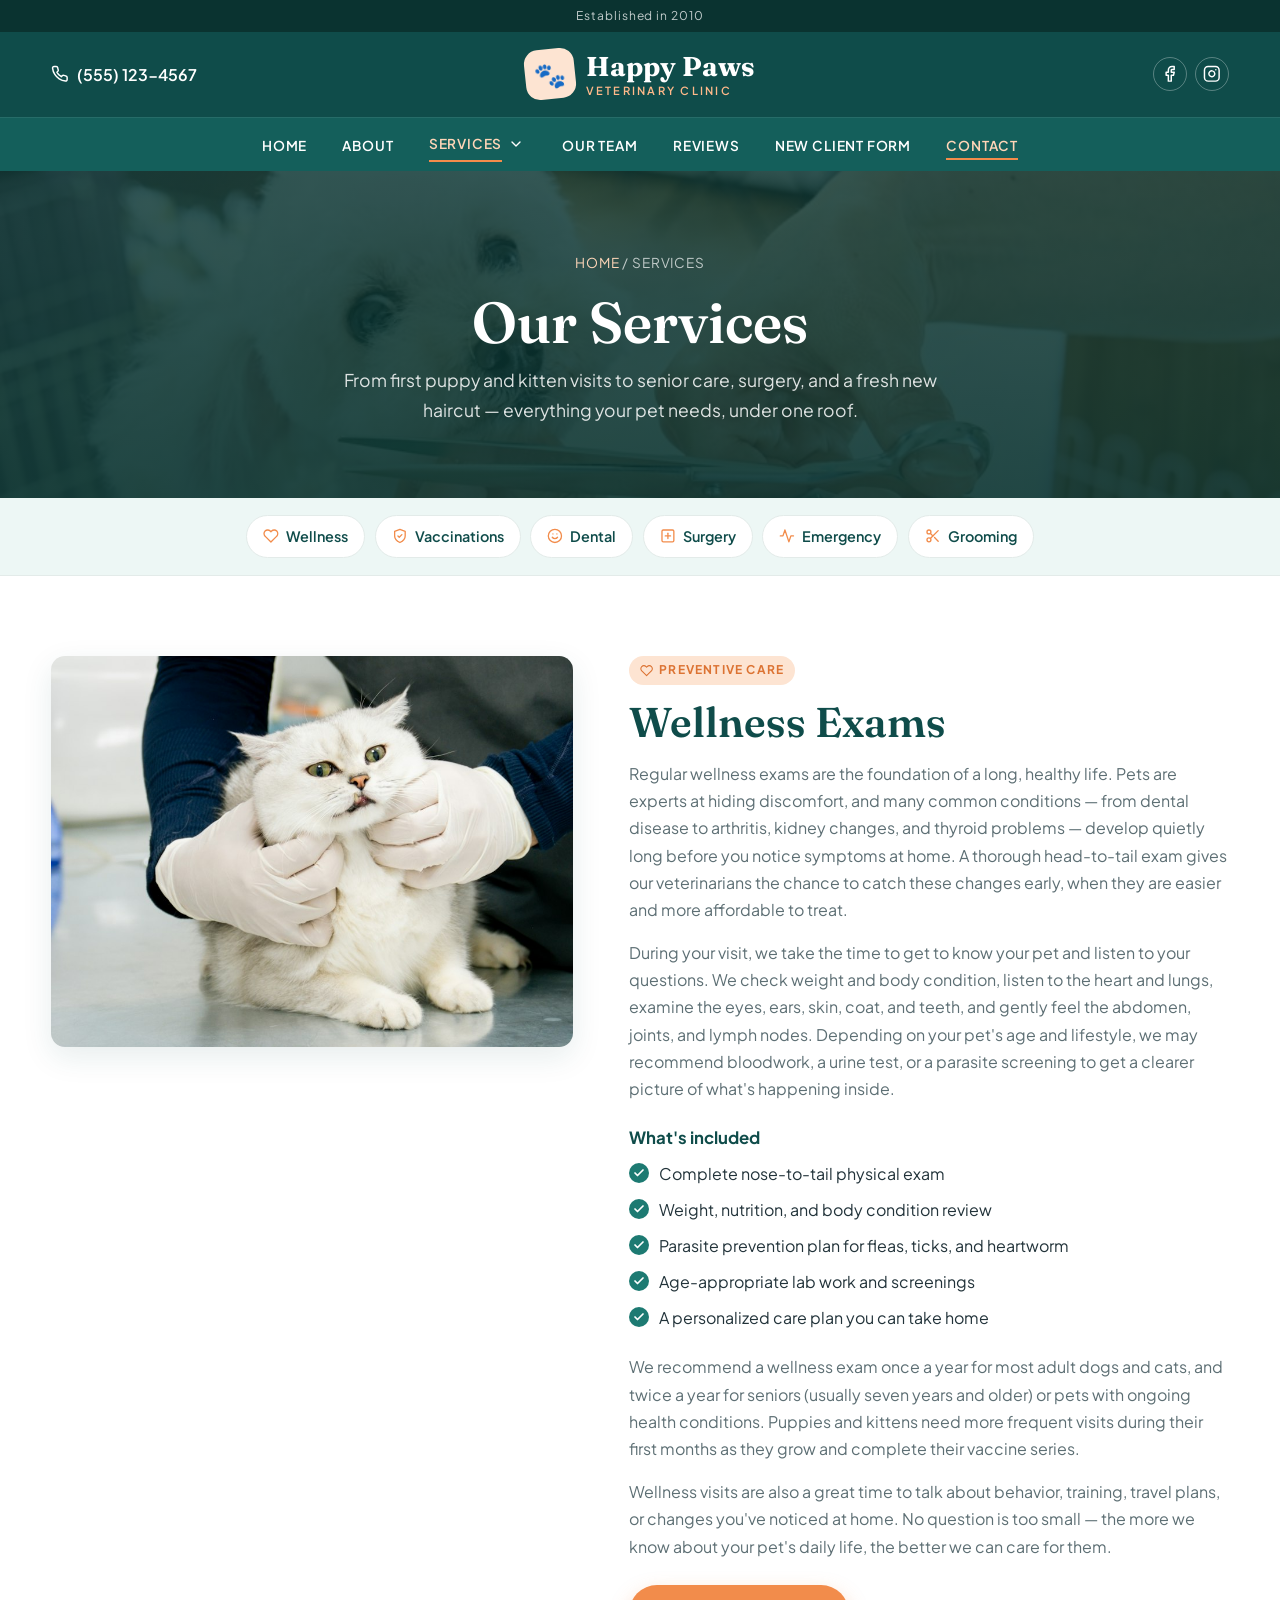
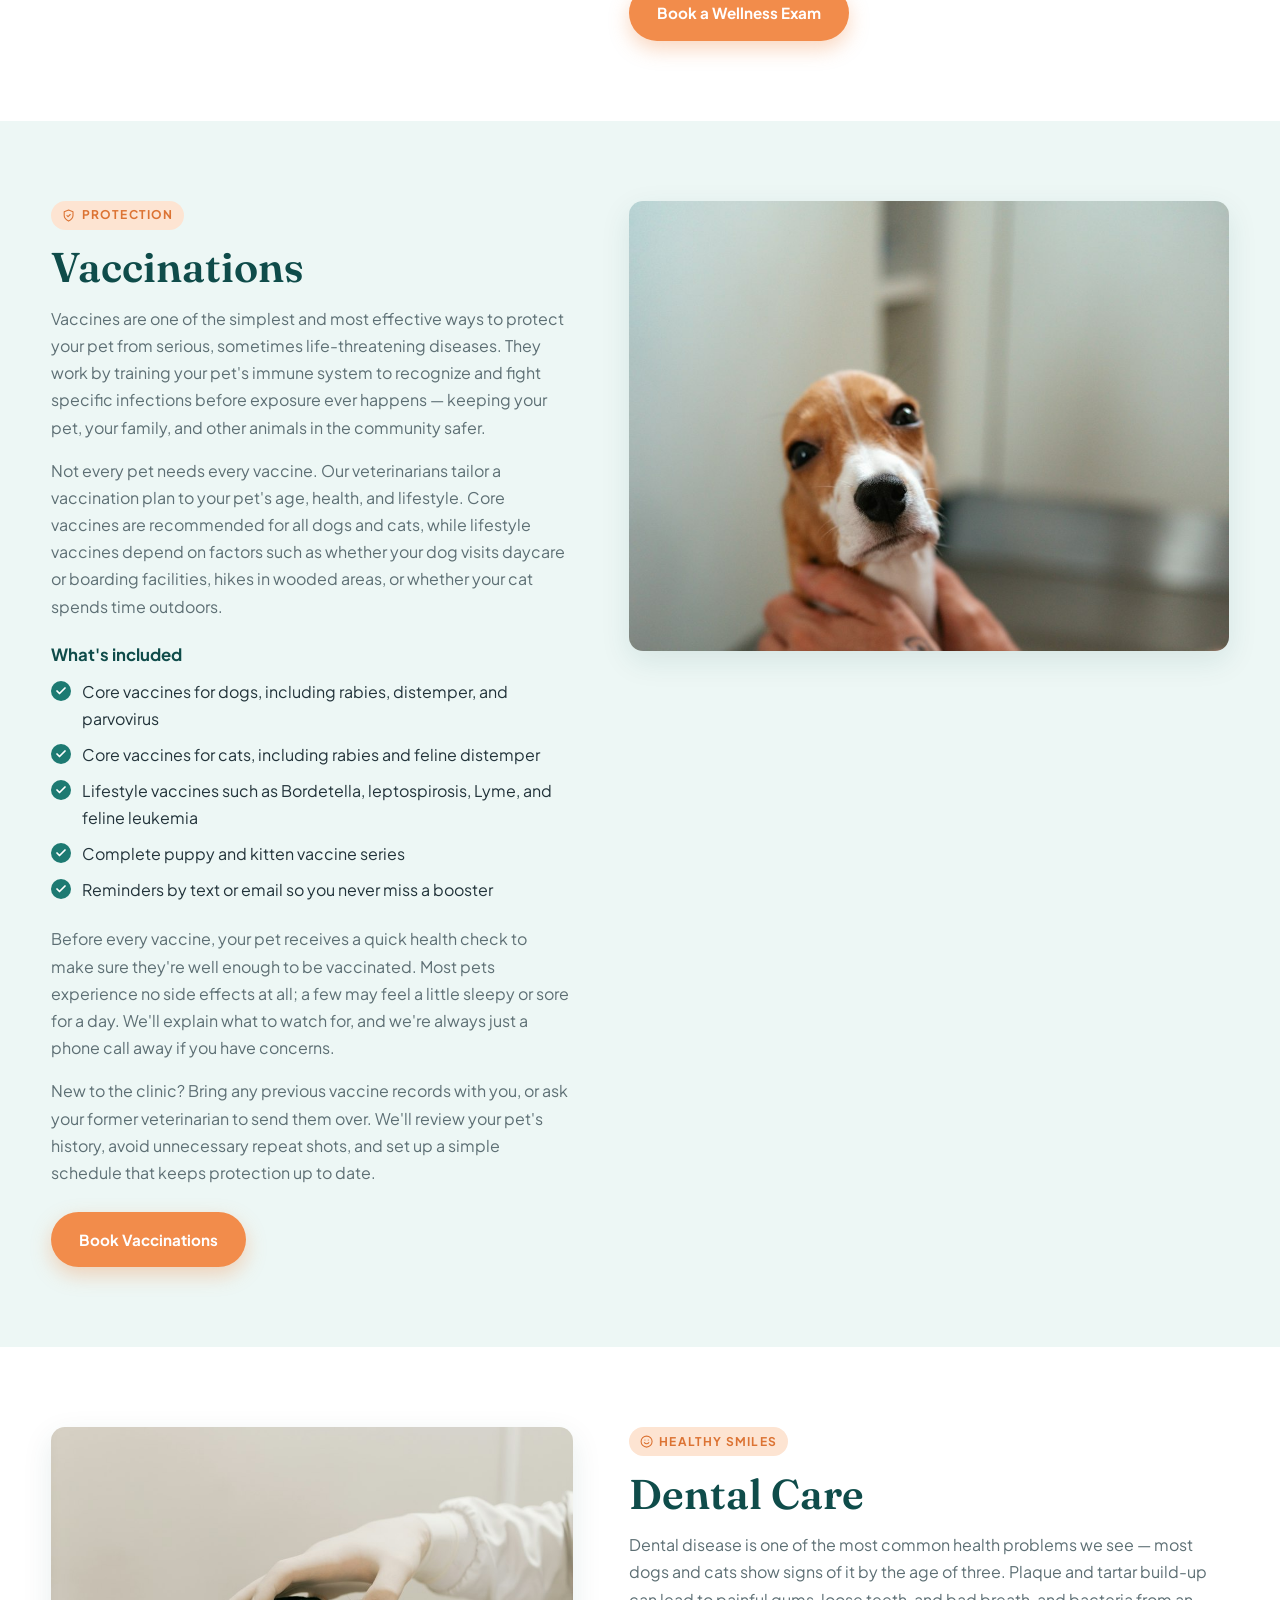
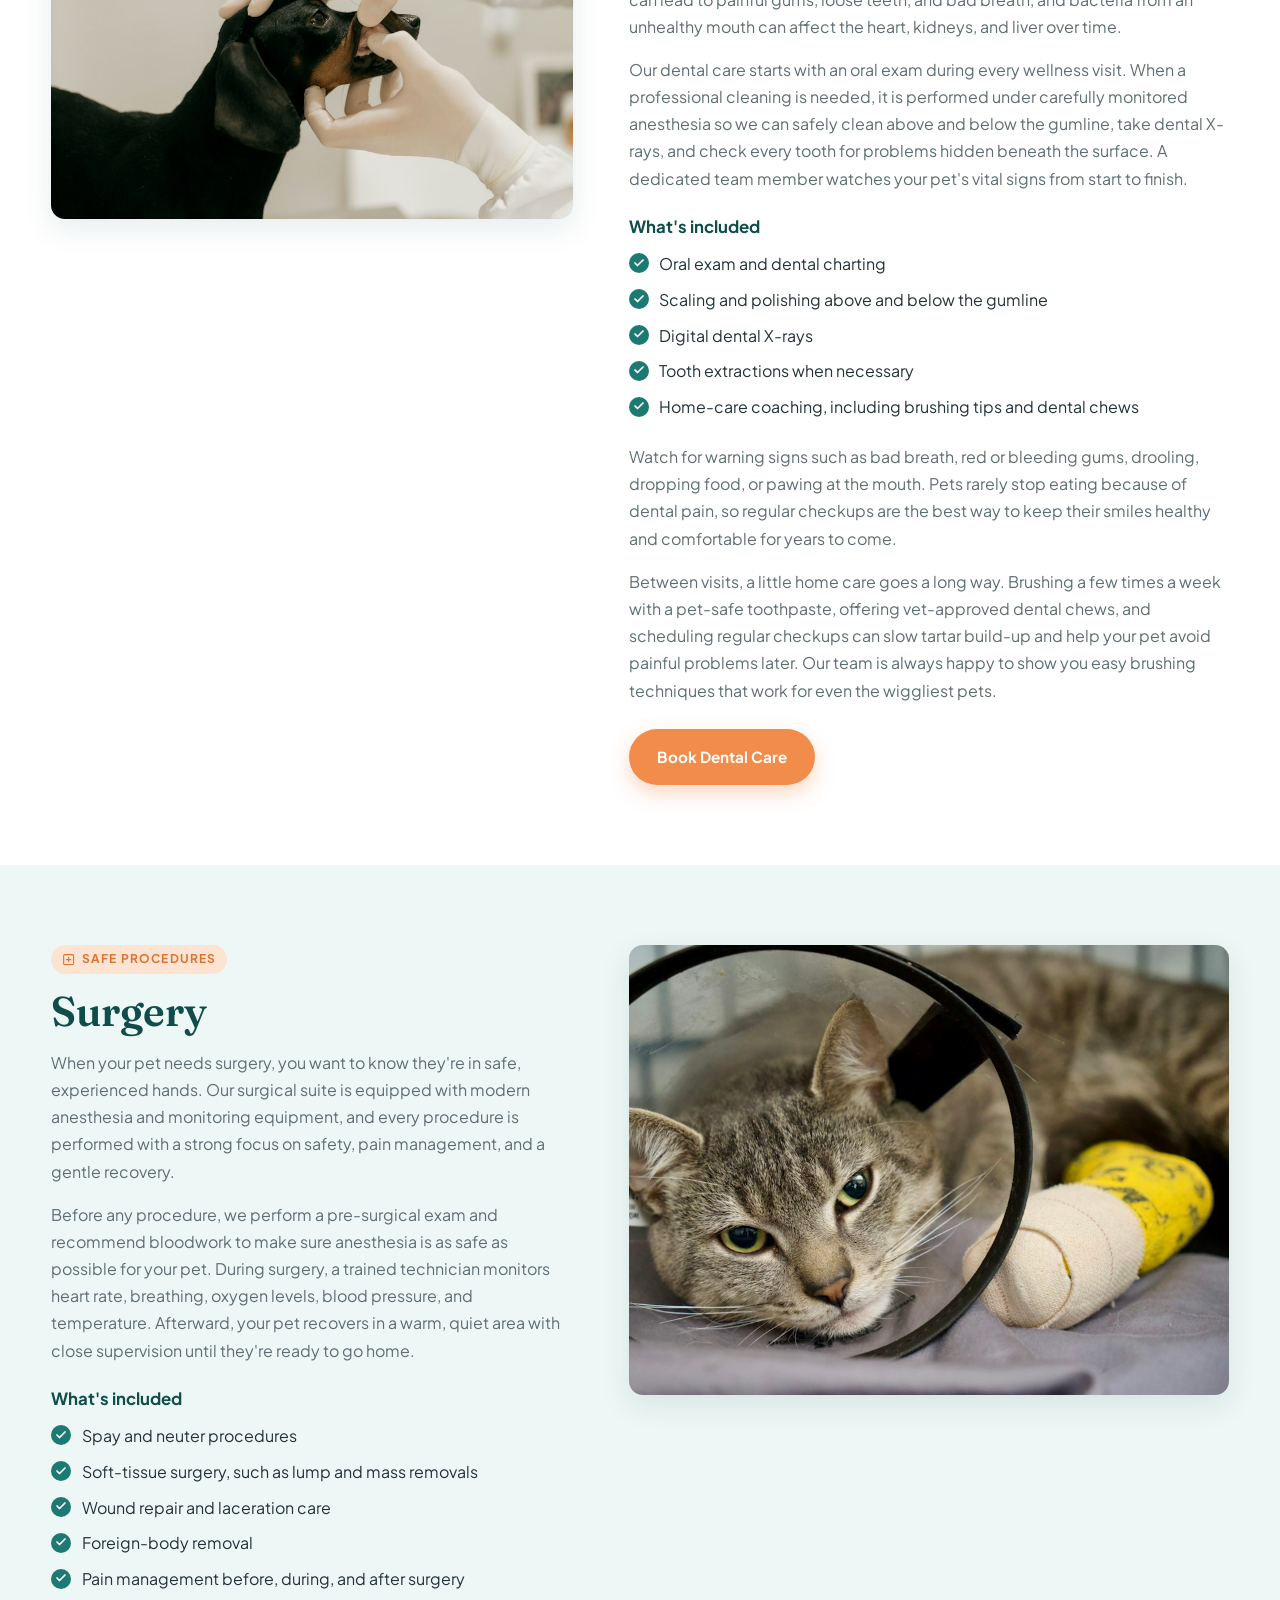
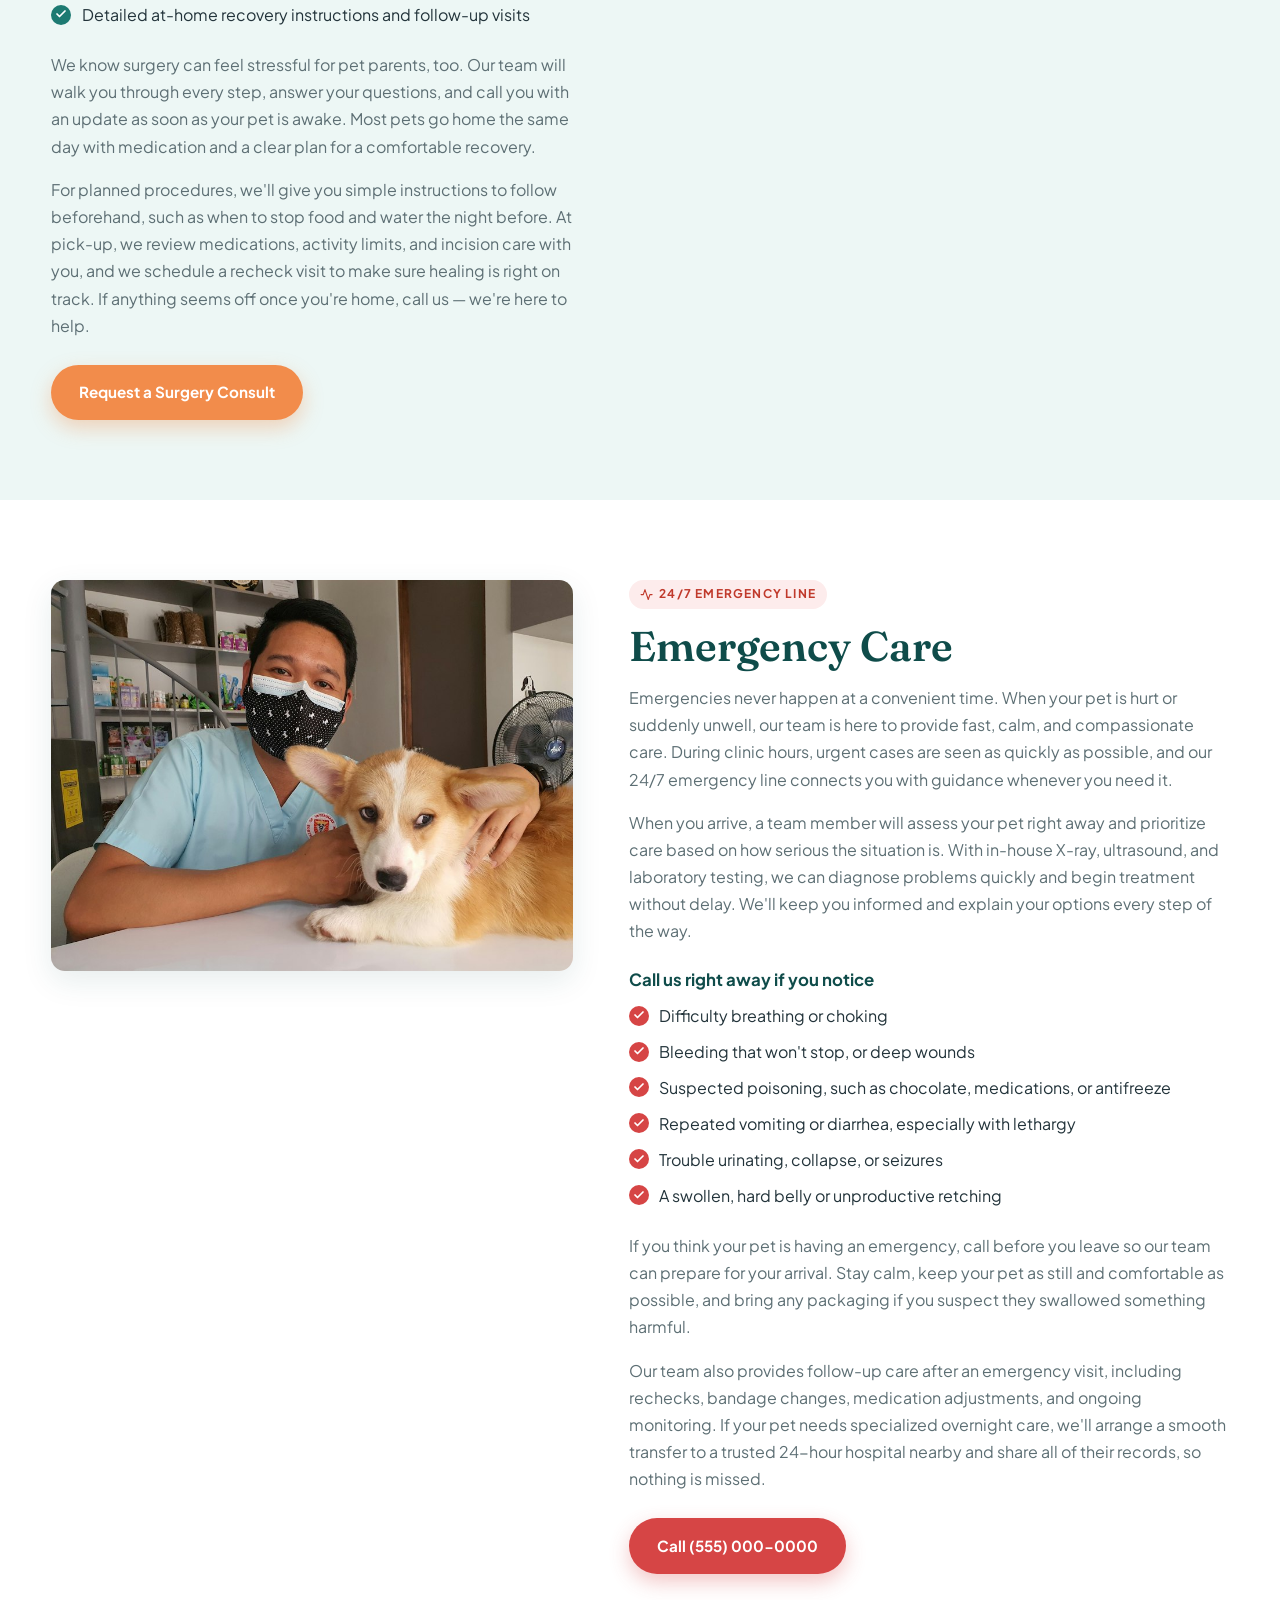
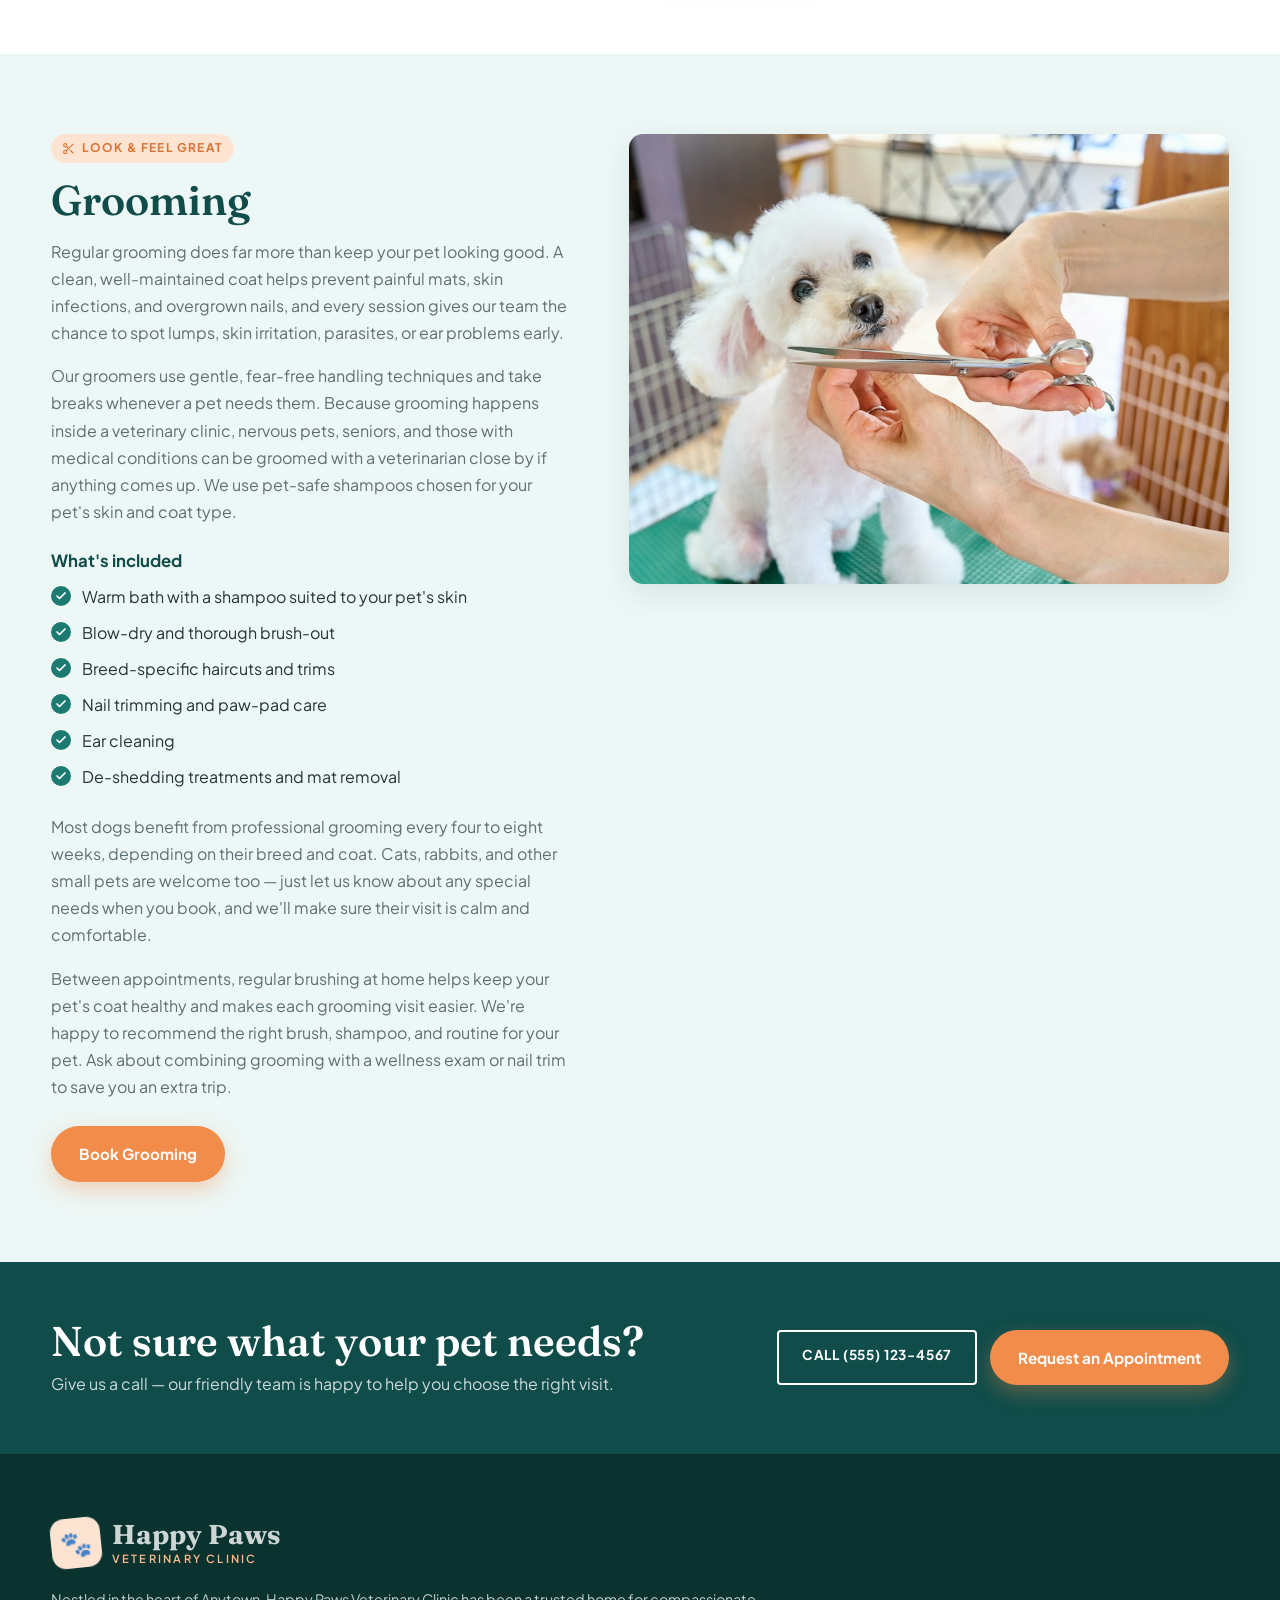
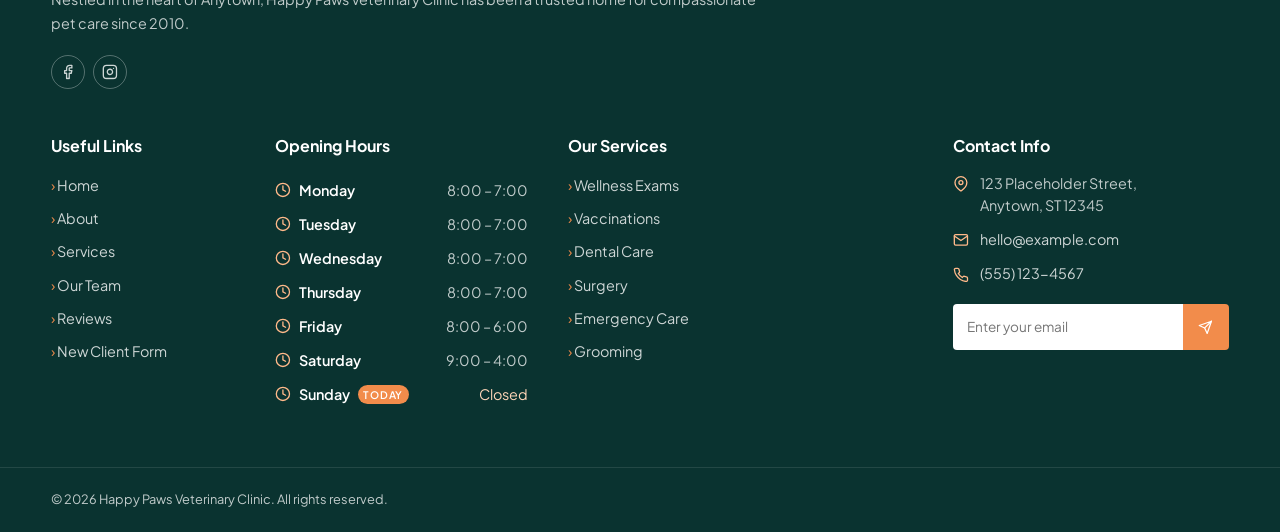
==== services.html @ cdcecb3e "Add Services page with dropdown nav, new service photos; remove unused images and Unsplash credit" ====
<!DOCTYPE html>
<html lang="en">
<head>
  <meta charset="UTF-8" />
  <meta name="viewport" content="width=device-width, initial-scale=1.0" />
  <title>Our Services | Happy Paws Veterinary Clinic</title>
  <meta name="description" content="Wellness exams, vaccinations, dental care, surgery, emergency care, and grooming at Happy Paws Veterinary Clinic." />
  <link rel="preconnect" href="https://fonts.googleapis.com" />
  <link rel="preconnect" href="https://fonts.gstatic.com" crossorigin />
  <link href="https://fonts.googleapis.com/css2?family=Fraunces:opsz,wght@9..144,500;9..144,600;9..144,700&family=Plus+Jakarta+Sans:wght@400;500;600;700&display=swap" rel="stylesheet" />
  <link rel="stylesheet" href="style.css" />
</head>
<body>

  <!-- Icon set (reused with <use href="#i-name">) -->
  <svg width="0" height="0" style="position:absolute" aria-hidden="true">
    <defs>
      <symbol id="i-clock" viewBox="0 0 24 24"><circle cx="12" cy="12" r="10"/><polyline points="12 6 12 12 16 14"/></symbol>
      <symbol id="i-pin" viewBox="0 0 24 24"><path d="M21 10c0 7-9 13-9 13s-9-6-9-13a9 9 0 0 1 18 0z"/><circle cx="12" cy="10" r="3"/></symbol>
      <symbol id="i-phone" viewBox="0 0 24 24"><path d="M22 16.92v3a2 2 0 0 1-2.18 2 19.79 19.79 0 0 1-8.63-3.07 19.5 19.5 0 0 1-6-6 19.79 19.79 0 0 1-3.07-8.67A2 2 0 0 1 4.110 2h3a2 2 0 0 1 2 1.72 12.84 12.84 0 0 0 .7 2.81 2 2 0 0 1-.45 2.11L8.09 9.91a16 16 0 0 0 6 6l1.27-1.27a2 2 0 0 1 2.11-.45 12.84 12.84 0 0 0 2.81.7A2 2 0 0 1 22 16.92z"/></symbol>
      <symbol id="i-mail" viewBox="0 0 24 24"><path d="M4 4h16c1.1 0 2 .9 2 2v12c0 1.1-.9 2-2 2H4c-1.1 0-2-.9-2-2V6c0-1.1.9-2 2-2z"/><polyline points="22,6 12,13 2,6"/></symbol>
      <symbol id="i-facebook" viewBox="0 0 24 24"><path d="M18 2h-3a5 5 0 0 0-5 5v3H7v4h3v8h4v-8h3l1-4h-4V7a1 1 0 0 1 1-1h3z"/></symbol>
      <symbol id="i-instagram" viewBox="0 0 24 24"><rect x="2" y="2" width="20" height="20" rx="5"/><path d="M16 11.37A4 4 0 1 1 12.63 8 4 4 0 0 1 16 11.370z"/><line x1="17.5" y1="6.5" x2="17.51" y2="6.5"/></symbol>
      <symbol id="i-heart" viewBox="0 0 24 24"><path d="M20.84 4.61a5.5 5.5 0 0 0-7.78 0L12 5.67l-1.06-1.06a5.5 5.5 0 0 0-7.78 7.780l1.06 1.06L12 21.23l7.78-7.78 1.06-1.06a5.5 5.5 0 0 0 0-7.78z"/></symbol>
      <symbol id="i-shield" viewBox="0 0 24 24"><path d="M12 22s8-4 8-10V5l-8-3-8 3v7c0 6 8 10 8 10z"/><polyline points="9 12 11 14 15 10"/></symbol>
      <symbol id="i-smile" viewBox="0 0 24 24"><circle cx="12" cy="12" r="10"/><path d="M8 14s1.5 2 4 2 4-2 4-2"/><line x1="9" y1="9" x2="9.01" y2="9"/><line x1="15" y1="9" x2="15.01" y2="9"/></symbol>
      <symbol id="i-plus" viewBox="0 0 24 24"><rect x="3" y="3" width="18" height="18" rx="2"/><line x1="12" y1="8" x2="12" y2="16"/><line x1="8" y1="12" x2="16" y2="12"/></symbol>
      <symbol id="i-pulse" viewBox="0 0 24 24"><polyline points="22 12 18 12 15 21 9 3 6 12 2 12"/></symbol>
      <symbol id="i-scissors" viewBox="0 0 24 24"><circle cx="6" cy="6" r="3"/><circle cx="6" cy="18" r="3"/><line x1="20" y1="4" x2="8.12" y2="15.88"/><line x1="14.47" y1="14.48" x2="20" y2="20"/><line x1="8.12" y1="8.12" x2="12" y2="12"/></symbol>
      <symbol id="i-check" viewBox="0 0 24 24"><polyline points="20 6 9 17 4 12"/></symbol>
      <symbol id="i-down" viewBox="0 0 24 24"><polyline points="6 9 12 15 18 9"/></symbol>
      <symbol id="i-up" viewBox="0 0 24 24"><polyline points="18 15 12 9 6 15"/></symbol>
      <symbol id="i-send" viewBox="0 0 24 24"><line x1="22" y1="2" x2="11" y2="13"/><polygon points="22 2 15 22 11 13 2 9 22 2"/></symbol>
    </defs>
  </svg>

  <!-- ========== Thin top strip ========== -->
  <div class="strip-top">Established in 2010</div>

  <!-- ========== Brand header ========== -->
  <div class="brandbar">
    <div class="container brandbar-inner">
      <a href="tel:5551234567" class="brand-phone"><svg class="i"><use href="#i-phone"/></svg> (555) 123-4567</a>
      <a href="index.html" class="logo logo-light">
        <span class="logo-icon">🐾</span>
        <span class="logo-text">Happy Paws<small>Veterinary Clinic</small></span>
      </a>
      <div class="social">
        <a href="#" aria-label="Facebook"><svg class="i"><use href="#i-facebook"/></svg></a>
        <a href="#" aria-label="Instagram"><svg class="i"><use href="#i-instagram"/></svg></a>
      </div>
    </div>
  </div>

  <!-- ========== Sticky Navigation ========== -->
  <header class="navbar" id="navbar">
    <div class="container nav-inner">
      <a href="index.html" class="nav-logo">🐾 Happy Paws</a>
      <button class="nav-toggle" id="navToggle" aria-label="Open menu" aria-expanded="false" aria-controls="navLinks">
        <span></span><span></span><span></span>
      </button>
      <nav>
        <ul class="nav-links" id="navLinks">
          <li><a href="index.html">Home</a></li>
          <li><a href="index.html#about">About</a></li>
          <li class="has-dropdown">
            <a href="services.html" class="current" aria-current="page">Services</a>
            <button class="dd-toggle" aria-expanded="false" aria-label="Show service list"><svg class="i"><use href="#i-down"/></svg></button>
            <ul class="dropdown">
              <li><a href="services.html#wellness">Wellness Exams</a></li>
              <li><a href="services.html#vaccinations">Vaccinations</a></li>
              <li><a href="services.html#dental">Dental Care</a></li>
              <li><a href="services.html#surgery">Surgery</a></li>
              <li><a href="services.html#emergency">Emergency Care</a></li>
              <li><a href="services.html#grooming">Grooming</a></li>
            </ul>
          </li>
          <li><a href="index.html#team">Our Team</a></li>
          <li><a href="index.html#testimonials">Reviews</a></li>
          <li><a href="index.html#contact">New Client Form</a></li>
          <li><a href="#footer">Contact</a></li>
        </ul>
      </nav>
    </div>
  </header>

  <main>
    <!-- ========== Page banner ========== -->
    <section class="page-hero">
      <div class="container">
        <p class="breadcrumb"><a href="index.html">Home</a> / Services</p>
        <h1>Our Services</h1>
        <p>From first puppy and kitten visits to senior care, surgery, and a fresh new haircut — everything your pet needs, under one roof.</p>
      </div>
    </section>

    <!-- ========== Quick links ========== -->
    <nav class="service-jump" aria-label="Jump to a service">
      <div class="container service-jump-inner">
        <a href="#wellness"><svg class="i"><use href="#i-heart"/></svg>Wellness</a>
        <a href="#vaccinations"><svg class="i"><use href="#i-shield"/></svg>Vaccinations</a>
        <a href="#dental"><svg class="i"><use href="#i-smile"/></svg>Dental</a>
        <a href="#surgery"><svg class="i"><use href="#i-plus"/></svg>Surgery</a>
        <a href="#emergency"><svg class="i"><use href="#i-pulse"/></svg>Emergency</a>
        <a href="#grooming"><svg class="i"><use href="#i-scissors"/></svg>Grooming</a>
      </div>
    </nav>

    <!-- ========== Wellness ========== -->
    <section class="service-detail" id="wellness">
      <div class="container service-detail-inner">
        <img src="images/service-wellness.jpg" alt="Veterinarian gently examining a white cat" />
        <div class="service-body">
          <span class="service-tag"><svg class="i"><use href="#i-heart"/></svg>Preventive care</span>
          <h2>Wellness Exams</h2>
          <p>Regular wellness exams are the foundation of a long, healthy life. Pets are experts at hiding discomfort, and many common conditions — from dental disease to arthritis, kidney changes, and thyroid problems — develop quietly long before you notice symptoms at home. A thorough head-to-tail exam gives our veterinarians the chance to catch these changes early, when they are easier and more affordable to treat.</p>
          <p>During your visit, we take the time to get to know your pet and listen to your questions. We check weight and body condition, listen to the heart and lungs, examine the eyes, ears, skin, coat, and teeth, and gently feel the abdomen, joints, and lymph nodes. Depending on your pet's age and lifestyle, we may recommend bloodwork, a urine test, or a parasite screening to get a clearer picture of what's happening inside.</p>
          <h3>What's included</h3>
          <ul class="check-list">
            <li>Complete nose-to-tail physical exam</li>
            <li>Weight, nutrition, and body condition review</li>
            <li>Parasite prevention plan for fleas, ticks, and heartworm</li>
            <li>Age-appropriate lab work and screenings</li>
            <li>A personalized care plan you can take home</li>
          </ul>
          <p>We recommend a wellness exam once a year for most adult dogs and cats, and twice a year for seniors (usually seven years and older) or pets with ongoing health conditions. Puppies and kittens need more frequent visits during their first months as they grow and complete their vaccine series.</p>
          <p>Wellness visits are also a great time to talk about behavior, training, travel plans, or changes you've noticed at home. No question is too small — the more we know about your pet's daily life, the better we can care for them.</p>
          <a href="index.html?service=Wellness%20Exam#contact" class="btn btn-accent">Book a Wellness Exam</a>
        </div>
      </div>
    </section>

    <!-- ========== Vaccinations ========== -->
    <section class="service-detail alt" id="vaccinations">
      <div class="container service-detail-inner">
        <img src="images/service-vaccinations.jpg" alt="Beagle puppy being gently held for a checkup" />
        <div class="service-body">
          <span class="service-tag"><svg class="i"><use href="#i-shield"/></svg>Protection</span>
          <h2>Vaccinations</h2>
          <p>Vaccines are one of the simplest and most effective ways to protect your pet from serious, sometimes life-threatening diseases. They work by training your pet's immune system to recognize and fight specific infections before exposure ever happens — keeping your pet, your family, and other animals in the community safer.</p>
          <p>Not every pet needs every vaccine. Our veterinarians tailor a vaccination plan to your pet's age, health, and lifestyle. Core vaccines are recommended for all dogs and cats, while lifestyle vaccines depend on factors such as whether your dog visits daycare or boarding facilities, hikes in wooded areas, or whether your cat spends time outdoors.</p>
          <h3>What's included</h3>
          <ul class="check-list">
            <li>Core vaccines for dogs, including rabies, distemper, and parvovirus</li>
            <li>Core vaccines for cats, including rabies and feline distemper</li>
            <li>Lifestyle vaccines such as Bordetella, leptospirosis, Lyme, and feline leukemia</li>
            <li>Complete puppy and kitten vaccine series</li>
            <li>Reminders by text or email so you never miss a booster</li>
          </ul>
          <p>Before every vaccine, your pet receives a quick health check to make sure they're well enough to be vaccinated. Most pets experience no side effects at all; a few may feel a little sleepy or sore for a day. We'll explain what to watch for, and we're always just a phone call away if you have concerns.</p>
          <p>New to the clinic? Bring any previous vaccine records with you, or ask your former veterinarian to send them over. We'll review your pet's history, avoid unnecessary repeat shots, and set up a simple schedule that keeps protection up to date.</p>
          <a href="index.html?service=Vaccinations#contact" class="btn btn-accent">Book Vaccinations</a>
        </div>
      </div>
    </section>

    <!-- ========== Dental ========== -->
    <section class="service-detail" id="dental">
      <div class="container service-detail-inner">
        <img src="images/service-dental.jpg" alt="Veterinarian checking a dachshund's teeth" />
        <div class="service-body">
          <span class="service-tag"><svg class="i"><use href="#i-smile"/></svg>Healthy smiles</span>
          <h2>Dental Care</h2>
          <p>Dental disease is one of the most common health problems we see — most dogs and cats show signs of it by the age of three. Plaque and tartar build-up can lead to painful gums, loose teeth, and bad breath, and bacteria from an unhealthy mouth can affect the heart, kidneys, and liver over time.</p>
          <p>Our dental care starts with an oral exam during every wellness visit. When a professional cleaning is needed, it is performed under carefully monitored anesthesia so we can safely clean above and below the gumline, take dental X-rays, and check every tooth for problems hidden beneath the surface. A dedicated team member watches your pet's vital signs from start to finish.</p>
          <h3>What's included</h3>
          <ul class="check-list">
            <li>Oral exam and dental charting</li>
            <li>Scaling and polishing above and below the gumline</li>
            <li>Digital dental X-rays</li>
            <li>Tooth extractions when necessary</li>
            <li>Home-care coaching, including brushing tips and dental chews</li>
          </ul>
          <p>Watch for warning signs such as bad breath, red or bleeding gums, drooling, dropping food, or pawing at the mouth. Pets rarely stop eating because of dental pain, so regular checkups are the best way to keep their smiles healthy and comfortable for years to come.</p>
          <p>Between visits, a little home care goes a long way. Brushing a few times a week with a pet-safe toothpaste, offering vet-approved dental chews, and scheduling regular checkups can slow tartar build-up and help your pet avoid painful problems later. Our team is always happy to show you easy brushing techniques that work for even the wiggliest pets.</p>
          <a href="index.html?service=Dental%20Care#contact" class="btn btn-accent">Book Dental Care</a>
        </div>
      </div>
    </section>

    <!-- ========== Surgery ========== -->
    <section class="service-detail alt" id="surgery">
      <div class="container service-detail-inner">
        <img src="images/service-surgery.jpg" alt="Tabby cat resting in a recovery cone with a bandaged paw" />
        <div class="service-body">
          <span class="service-tag"><svg class="i"><use href="#i-plus"/></svg>Safe procedures</span>
          <h2>Surgery</h2>
          <p>When your pet needs surgery, you want to know they're in safe, experienced hands. Our surgical suite is equipped with modern anesthesia and monitoring equipment, and every procedure is performed with a strong focus on safety, pain management, and a gentle recovery.</p>
          <p>Before any procedure, we perform a pre-surgical exam and recommend bloodwork to make sure anesthesia is as safe as possible for your pet. During surgery, a trained technician monitors heart rate, breathing, oxygen levels, blood pressure, and temperature. Afterward, your pet recovers in a warm, quiet area with close supervision until they're ready to go home.</p>
          <h3>What's included</h3>
          <ul class="check-list">
            <li>Spay and neuter procedures</li>
            <li>Soft-tissue surgery, such as lump and mass removals</li>
            <li>Wound repair and laceration care</li>
            <li>Foreign-body removal</li>
            <li>Pain management before, during, and after surgery</li>
            <li>Detailed at-home recovery instructions and follow-up visits</li>
          </ul>
          <p>We know surgery can feel stressful for pet parents, too. Our team will walk you through every step, answer your questions, and call you with an update as soon as your pet is awake. Most pets go home the same day with medication and a clear plan for a comfortable recovery.</p>
          <p>For planned procedures, we'll give you simple instructions to follow beforehand, such as when to stop food and water the night before. At pick-up, we review medications, activity limits, and incision care with you, and we schedule a recheck visit to make sure healing is right on track. If anything seems off once you're home, call us — we're here to help.</p>
          <a href="index.html?service=Surgery%20Consultation#contact" class="btn btn-accent">Request a Surgery Consult</a>
        </div>
      </div>
    </section>

    <!-- ========== Emergency ========== -->
    <section class="service-detail" id="emergency">
      <div class="container service-detail-inner">
        <img src="images/service-emergency.jpg" alt="Veterinary team member in scrubs comforting a corgi" />
        <div class="service-body">
          <span class="service-tag tag-urgent"><svg class="i"><use href="#i-pulse"/></svg>24/7 emergency line</span>
          <h2>Emergency Care</h2>
          <p>Emergencies never happen at a convenient time. When your pet is hurt or suddenly unwell, our team is here to provide fast, calm, and compassionate care. During clinic hours, urgent cases are seen as quickly as possible, and our 24/7 emergency line connects you with guidance whenever you need it.</p>
          <p>When you arrive, a team member will assess your pet right away and prioritize care based on how serious the situation is. With in-house X-ray, ultrasound, and laboratory testing, we can diagnose problems quickly and begin treatment without delay. We'll keep you informed and explain your options every step of the way.</p>
          <h3>Call us right away if you notice</h3>
          <ul class="check-list urgent">
            <li>Difficulty breathing or choking</li>
            <li>Bleeding that won't stop, or deep wounds</li>
            <li>Suspected poisoning, such as chocolate, medications, or antifreeze</li>
            <li>Repeated vomiting or diarrhea, especially with lethargy</li>
            <li>Trouble urinating, collapse, or seizures</li>
            <li>A swollen, hard belly or unproductive retching</li>
          </ul>
          <p>If you think your pet is having an emergency, call before you leave so our team can prepare for your arrival. Stay calm, keep your pet as still and comfortable as possible, and bring any packaging if you suspect they swallowed something harmful.</p>
          <p>Our team also provides follow-up care after an emergency visit, including rechecks, bandage changes, medication adjustments, and ongoing monitoring. If your pet needs specialized overnight care, we'll arrange a smooth transfer to a trusted 24-hour hospital nearby and share all of their records, so nothing is missed.</p>
          <a href="tel:5550000000" class="btn btn-urgent">Call (555) 000-0000</a>
        </div>
      </div>
    </section>

    <!-- ========== Grooming ========== -->
    <section class="service-detail alt" id="grooming">
      <div class="container service-detail-inner">
        <img src="images/service-grooming.jpg" alt="Small white dog getting a haircut with scissors" />
        <div class="service-body">
          <span class="service-tag"><svg class="i"><use href="#i-scissors"/></svg>Look &amp; feel great</span>
          <h2>Grooming</h2>
          <p>Regular grooming does far more than keep your pet looking good. A clean, well-maintained coat helps prevent painful mats, skin infections, and overgrown nails, and every session gives our team the chance to spot lumps, skin irritation, parasites, or ear problems early.</p>
          <p>Our groomers use gentle, fear-free handling techniques and take breaks whenever a pet needs them. Because grooming happens inside a veterinary clinic, nervous pets, seniors, and those with medical conditions can be groomed with a veterinarian close by if anything comes up. We use pet-safe shampoos chosen for your pet's skin and coat type.</p>
          <h3>What's included</h3>
          <ul class="check-list">
            <li>Warm bath with a shampoo suited to your pet's skin</li>
            <li>Blow-dry and thorough brush-out</li>
            <li>Breed-specific haircuts and trims</li>
            <li>Nail trimming and paw-pad care</li>
            <li>Ear cleaning</li>
            <li>De-shedding treatments and mat removal</li>
          </ul>
          <p>Most dogs benefit from professional grooming every four to eight weeks, depending on their breed and coat. Cats, rabbits, and other small pets are welcome too — just let us know about any special needs when you book, and we'll make sure their visit is calm and comfortable.</p>
          <p>Between appointments, regular brushing at home helps keep your pet's coat healthy and makes each grooming visit easier. We're happy to recommend the right brush, shampoo, and routine for your pet. Ask about combining grooming with a wellness exam or nail trim to save you an extra trip.</p>
          <a href="index.html?service=Grooming#contact" class="btn btn-accent">Book Grooming</a>
        </div>
      </div>
    </section>

    <!-- ========== Call-to-action band ========== -->
    <section class="cta-band">
      <div class="container cta-inner">
        <div>
          <h2>Not sure what your pet needs?</h2>
          <p>Give us a call — our friendly team is happy to help you choose the right visit.</p>
        </div>
        <div class="cta-actions">
          <a href="tel:5551234567" class="btn btn-ghost">Call (555) 123-4567</a>
          <a href="index.html#contact" class="btn btn-accent">Request an Appointment</a>
        </div>
      </div>
    </section>
  </main>

  <!-- ========== Footer ========== -->
  <footer class="footer" id="footer">
    <div class="container">
      <div class="footer-brand">
        <a href="index.html" class="logo logo-light"><span class="logo-icon">🐾</span><span class="logo-text">Happy Paws<small>Veterinary Clinic</small></span></a>
        <p>Nestled in the heart of Anytown, Happy Paws Veterinary Clinic has been a trusted home for compassionate pet care since 2010.</p>
        <div class="social">
          <a href="#" aria-label="Facebook"><svg class="i"><use href="#i-facebook"/></svg></a>
          <a href="#" aria-label="Instagram"><svg class="i"><use href="#i-instagram"/></svg></a>
        </div>
      </div>

      <div class="footer-grid">
        <div>
          <h4>Useful Links</h4>
          <ul class="footer-links">
            <li><a href="index.html">Home</a></li>
            <li><a href="index.html#about">About</a></li>
            <li><a href="services.html">Services</a></li>
            <li><a href="index.html#team">Our Team</a></li>
            <li><a href="index.html#testimonials">Reviews</a></li>
            <li><a href="index.html#contact">New Client Form</a></li>
          </ul>
        </div>
        <div>
          <h4>Opening Hours</h4>
          <ul class="hours-list" id="hoursList">
            <li data-day="1"><span><svg class="i"><use href="#i-clock"/></svg>Monday</span><span>8:00 – 7:00</span></li>
            <li data-day="2"><span><svg class="i"><use href="#i-clock"/></svg>Tuesday</span><span>8:00 – 7:00</span></li>
            <li data-day="3"><span><svg class="i"><use href="#i-clock"/></svg>Wednesday</span><span>8:00 – 7:00</span></li>
            <li data-day="4"><span><svg class="i"><use href="#i-clock"/></svg>Thursday</span><span>8:00 – 7:00</span></li>
            <li data-day="5"><span><svg class="i"><use href="#i-clock"/></svg>Friday</span><span>8:00 – 6:00</span></li>
            <li data-day="6"><span><svg class="i"><use href="#i-clock"/></svg>Saturday</span><span>9:00 – 4:00</span></li>
            <li data-day="0"><span><svg class="i"><use href="#i-clock"/></svg>Sunday</span><span>Closed</span></li>
          </ul>
        </div>
        <div>
          <h4>Our Services</h4>
          <ul class="footer-links">
            <li><a href="#wellness">Wellness Exams</a></li>
            <li><a href="#vaccinations">Vaccinations</a></li>
            <li><a href="#dental">Dental Care</a></li>
            <li><a href="#surgery">Surgery</a></li>
            <li><a href="#emergency">Emergency Care</a></li>
            <li><a href="#grooming">Grooming</a></li>
          </ul>
        </div>
        <div>
          <h4>Contact Info</h4>
          <ul class="footer-contact">
            <li><svg class="i"><use href="#i-pin"/></svg><span>123 Placeholder Street,<br />Anytown, ST 12345</span></li>
            <li><svg class="i"><use href="#i-mail"/></svg><a href="mailto:hello@example.com">hello@example.com</a></li>
            <li><svg class="i"><use href="#i-phone"/></svg><a href="tel:5551234567">(555) 123-4567</a></li>
          </ul>
          <form class="footer-subscribe js-subscribe" novalidate>
            <input type="email" placeholder="Enter your email" aria-label="Email address" required />
            <button type="submit" aria-label="Subscribe"><svg class="i"><use href="#i-send"/></svg></button>
          </form>
          <p class="subscribe-msg" role="status" aria-live="polite"></p>
        </div>
      </div>
    </div>
    <div class="footer-bottom">
      <div class="container footer-bottom-inner">
        <p>© <span id="year"></span> Happy Paws Veterinary Clinic. All rights reserved.</p>
      </div>
    </div>
  </footer>

  <button class="to-top" id="toTop" aria-label="Back to top"><svg class="i"><use href="#i-up"/></svg></button>

  <script src="script.js"></script>
</body>
</html>
---- style.css ----
/* =========================================================
   Happy Paws Veterinary Clinic — Styles
   Edit the variables below to re-theme the whole site.
   ========================================================= */
:root {
  --teal-950: #0a3330;
  --teal-900: #0f4c4a;
  --teal-800: #145f5b;
  --teal-700: #1d7a72;
  --teal-500: #3aa99f;
  --teal-200: #bfe6e0;
  --teal-50:  #edf7f5;

  --accent:      #f28c4b;
  --accent-dark: #dc7333;
  --peach:       #fde4d2;

  --text:   #22333a;
  --muted:  #5d6f74;
  --white:  #ffffff;
  --border: #e3ebe9;
  --error:  #d64545;

  --radius-sm: 8px;
  --radius:    14px;
  --shadow:    0 10px 30px rgba(15, 76, 74, 0.10);

  --font-head: "Fraunces", Georgia, serif;
  --font-body: "Plus Jakarta Sans", system-ui, sans-serif;
  --nav-h: 54px;
}

/* ---------- Base ---------- */
*, *::before, *::after { box-sizing: border-box; }
html { scroll-behavior: smooth; scroll-padding-top: var(--nav-h); }
body { margin: 0; font-family: var(--font-body); color: var(--text); background: var(--white); line-height: 1.7; -webkit-font-smoothing: antialiased; }
img { max-width: 100%; display: block; }
h1, h2, h3, h4 { font-family: var(--font-head); color: var(--teal-900); line-height: 1.15; margin: 0 0 .5em; font-weight: 600; }
h2 { font-size: clamp(1.9rem, 3.6vw, 2.6rem); }
h3 { font-size: 1.15rem; }
p  { margin: 0 0 1em; }
a  { color: var(--teal-700); }
.container { width: min(1180px, 92%); margin-inline: auto; position: relative; }

.i { width: 1.1em; height: 1.1em; fill: none; stroke: currentColor; stroke-width: 2; stroke-linecap: round; stroke-linejoin: round; flex-shrink: 0; vertical-align: -0.15em; }

/* ---------- Buttons ---------- */
.btn {
  display: inline-block; font-family: var(--font-body); font-weight: 700; font-size: .95rem;
  text-decoration: none; padding: .85em 1.7em; border-radius: 999px; border: 2px solid transparent;
  cursor: pointer; transition: transform .2s, background .2s, color .2s, border-color .2s;
}
.btn:hover { transform: translateY(-2px); }
.btn-accent { background: var(--accent); color: var(--white); box-shadow: 0 8px 20px rgba(242,140,75,.35); }
.btn-accent:hover { background: var(--accent-dark); }
.btn-ghost { border-color: var(--white); color: var(--white); background: transparent; border-radius: 4px; text-transform: uppercase; letter-spacing: .06em; font-size: .85rem; }
.btn-ghost:hover { background: var(--white); color: var(--teal-900); }
.btn-sm { padding: .65em 1.3em; font-size: .9rem; }
.btn-block { width: 100%; }
.btn-dark {
  display: inline-block; margin-top: .6rem; background: var(--teal-900); color: var(--white);
  font-size: .72rem; font-weight: 700; letter-spacing: .08em; text-transform: uppercase;
  padding: .55em 1.2em; border-radius: 4px; transition: background .2s;
}

/* ---------- Top strip + brand bar ---------- */
.strip-top { background: var(--teal-950); color: rgba(255,255,255,.75); text-align: center; font-size: .75rem; letter-spacing: .08em; padding: .35rem 0; }
.brandbar { background: var(--teal-900); color: var(--white); }
.brandbar-inner { display: grid; grid-template-columns: 1fr auto 1fr; align-items: center; padding: 1.1rem 0; }
.brand-phone { color: var(--white); text-decoration: none; font-weight: 600; display: inline-flex; align-items: center; gap: .5rem; }
.brand-phone:hover { color: #ffd6b8; }
.brandbar .social { justify-self: end; }

.logo { display: flex; align-items: center; gap: .65rem; text-decoration: none; color: var(--teal-900); }
.logo-icon { width: 50px; height: 50px; border-radius: 14px; display: grid; place-items: center; font-size: 1.6rem; background: var(--peach); transform: rotate(-6deg); }
.logo-text { font-family: var(--font-head); font-weight: 700; font-size: 1.7rem; line-height: 1; display: flex; flex-direction: column; }
.logo-text small { font-family: var(--font-body); font-size: .7rem; font-weight: 600; letter-spacing: .2em; text-transform: uppercase; color: #ffb98a; margin-top: .3rem; }
.logo-light { color: var(--white); }

.social { display: flex; gap: .5rem; }
.social a {
  width: 34px; height: 34px; border-radius: 50%; display: grid; place-items: center;
  color: var(--white); border: 1px solid rgba(255,255,255,.3); transition: background .2s, border-color .2s;
}
.social a:hover { background: var(--accent); border-color: var(--accent); }

/* ---------- Sticky nav ---------- */
.navbar {
  position: sticky; top: 0; z-index: 100; height: var(--nav-h);
  background: var(--teal-800); border-top: 1px solid rgba(255,255,255,.08);
  transition: box-shadow .25s;
}
.navbar.scrolled { box-shadow: 0 6px 20px rgba(0,0,0,.18); }
.nav-inner { display: flex; align-items: center; justify-content: center; height: 100%; }
.nav-logo { display: none; color: var(--white); text-decoration: none; font-family: var(--font-head); font-weight: 700; font-size: 1.2rem; }
.nav-links { list-style: none; display: flex; align-items: center; gap: 2.2rem; margin: 0; padding: 0; }
.nav-links a { color: var(--white); text-decoration: none; font-weight: 600; font-size: .85rem; text-transform: uppercase; letter-spacing: .06em; padding: .3rem 0; border-bottom: 2px solid transparent; transition: color .2s, border-color .2s; }
.nav-links a:hover, .nav-links a.active { color: #ffd6b8; border-bottom-color: var(--accent); }

.nav-toggle { display: none; flex-direction: column; gap: 5px; background: none; border: none; cursor: pointer; padding: 8px; }
.nav-toggle span { width: 24px; height: 2.5px; background: var(--white); border-radius: 2px; transition: .25s; }
.nav-toggle.open span:nth-child(1) { transform: translateY(7.5px) rotate(45deg); }
.nav-toggle.open span:nth-child(2) { opacity: 0; }
.nav-toggle.open span:nth-child(3) { transform: translateY(-7.5px) rotate(-45deg); }

/* ---------- Hero slider ---------- */
.hero { position: relative; height: clamp(420px, 52vw, 560px); overflow: hidden; background: var(--teal-50); }
.hero-slide { position: absolute; inset: 0; opacity: 0; visibility: hidden; transition: opacity .8s ease, visibility .8s; }
.hero-slide.active { opacity: 1; visibility: visible; }
.hero-img { position: absolute; top: 0; right: 0; width: 62%; height: 100%; object-fit: cover; }
.hero-img-top { object-position: center 20%; }
.hero-slide::after {
  content: ""; position: absolute; inset: 0;
  background: linear-gradient(90deg, var(--teal-50) 38%, rgba(237,247,245,.85) 48%, rgba(237,247,245,0) 66%);
}
.hero-content { position: relative; z-index: 1; height: 100%; display: flex; flex-direction: column; justify-content: center; align-items: flex-start; }
.hero-kicker { font-family: var(--font-head); font-size: clamp(1.4rem, 2.6vw, 2.1rem); color: var(--teal-700); margin: 0; font-weight: 500; text-transform: uppercase; letter-spacing: .02em; }
.hero h1 { font-size: clamp(2.4rem, 5.2vw, 4.4rem); font-weight: 700; text-transform: uppercase; letter-spacing: -.01em; margin: 0; line-height: 1; max-width: 52%; }
.hero h1 span { display: block; color: var(--accent); white-space: nowrap; }
.hero-sub { color: var(--muted); font-size: 1.15rem; margin: .7rem 0 1.5rem; }
.review-badge {
  display: inline-flex; align-items: center; gap: .5rem; background: var(--white);
  padding: .7rem 1.2rem; border-radius: 999px; box-shadow: var(--shadow); font-size: .85rem;
}
.review-badge strong { text-transform: uppercase; letter-spacing: .05em; color: var(--teal-900); }
.review-badge .stars { color: #f5b301; letter-spacing: .1em; }

.hero-arrow {
  position: absolute; top: 50%; transform: translateY(-50%); z-index: 3;
  width: 40px; height: 64px; border: none; cursor: pointer;
  background: rgba(15,76,74,.55); color: var(--white); font-size: 1.3rem;
  display: grid; place-items: center; transition: background .2s;
}
.hero-arrow:hover { background: var(--accent); }
.hero-arrow.prev { left: 0; border-radius: 0 6px 6px 0; }
.hero-arrow.next { right: 0; border-radius: 6px 0 0 6px; }
.hero-dots { position: absolute; bottom: 1.2rem; left: 50%; transform: translateX(-50%); display: flex; gap: .5rem; z-index: 3; }
.hero-dots button { width: 10px; height: 10px; border-radius: 999px; border: none; padding: 0; cursor: pointer; background: rgba(255,255,255,.7); box-shadow: 0 0 0 1px rgba(15,76,74,.25); transition: .25s; }
.hero-dots button.active { width: 28px; background: var(--accent); }

/* ---------- Info strip ---------- */
.info-strip { background: var(--teal-900); color: var(--white); padding: 1.8rem 0; }
.info-grid { display: grid; grid-template-columns: repeat(4, 1fr); gap: 1.5rem; }
.info-item { display: flex; gap: .9rem; color: inherit; text-decoration: none; }
.info-item .i { width: 28px; height: 28px; color: #ffb98a; margin-top: .1rem; }
.info-item h3 { color: var(--white); font-family: var(--font-body); font-size: 1rem; font-weight: 700; margin-bottom: .25rem; }
.info-item p { margin: 0; font-size: .85rem; color: rgba(255,255,255,.75); line-height: 1.5; }
a.info-item:hover h3 { color: #ffd6b8; }

/* ---------- Banner ---------- */
.banner { background: var(--accent); color: var(--white); text-align: center; padding: .9rem 0; }
.banner strong { display: block; font-family: var(--font-head); font-size: clamp(1.3rem, 2.5vw, 1.8rem); font-weight: 600; line-height: 1.2; }
.banner span { font-size: .85rem; font-weight: 600; opacity: .92; }

/* ---------- Sections ---------- */
.section { padding: 5rem 0; }
.section-tint { background: var(--teal-50); }
.section-head { text-align: center; max-width: 640px; margin: 0 auto 3rem; }
.section-head p { color: var(--muted); }

/* ---------- Intro ---------- */
.intro-inner { text-align: center; max-width: 820px; }
.intro-inner h2 { font-size: clamp(2rem, 4vw, 2.8rem); margin-bottom: .3rem; }
.intro-lead { font-family: var(--font-head); font-size: clamp(1.3rem, 2.4vw, 1.75rem); color: var(--teal-700); font-weight: 600; margin-bottom: .2rem; }
.intro-sub { font-size: 1.2rem; color: var(--text); margin-bottom: 1.4rem; }
.intro-inner p:last-child { color: var(--muted); font-size: .95rem; }

/* ---------- Promo tiles ---------- */
.promo-grid {
  display: grid; grid-template-columns: 1.15fr 1fr; grid-template-rows: auto auto;
  gap: 1.5rem; margin-top: 3.5rem;
}
.promo {
  display: grid; grid-template-columns: 1fr 1fr; align-items: center; overflow: hidden;
  background: var(--teal-50); border-radius: var(--radius); text-decoration: none; color: inherit;
  box-shadow: var(--shadow); transition: transform .3s, box-shadow .3s;
}
.promo:hover { transform: translateY(-5px); box-shadow: 0 18px 40px rgba(15,76,74,.16); }
.promo:hover .btn-dark { background: var(--accent); }
.promo img { width: 100%; height: 100%; object-fit: cover; min-height: 220px; }
.promo-text { padding: 1.8rem; }
.promo-text small { display: block; font-size: .7rem; font-weight: 700; letter-spacing: .12em; text-transform: uppercase; color: var(--accent-dark); }
.promo-text h3 { font-family: var(--font-body); font-weight: 800; text-transform: uppercase; font-size: 1.35rem; margin: .2rem 0 .4rem; }
.promo-text p { margin: 0; color: var(--muted); font-size: .9rem; text-transform: uppercase; letter-spacing: .02em; line-height: 1.45; }
.promo-diet { background: var(--peach); }
.promo-diet .promo-text { text-align: right; }
.promo-tall { grid-column: 2; grid-row: 1 / span 2; grid-template-columns: 1fr; grid-template-rows: auto 1fr; background: var(--white); border: 1px solid var(--border); }
.promo-tall img { min-height: 300px; }

/* ---------- Services (photo background) ---------- */
.services {
  position: relative; padding: 5.5rem 0; color: var(--white); text-align: center;
  background: linear-gradient(rgba(10,51,48,.88), rgba(10,51,48,.92)), url("images/services-bg.jpg") center / cover fixed;
}
.services h2 { color: var(--white); margin-bottom: 3rem; }
.services-grid { display: grid; grid-template-columns: repeat(3, 1fr); gap: 2.5rem 2.5rem; text-align: left; margin-bottom: 3rem; }
.service { display: flex; gap: 1rem; }
.service .i { width: 34px; height: 34px; color: #ffb98a; stroke-width: 1.6; }
.service h3 { color: var(--white); font-family: var(--font-body); font-weight: 700; font-size: 1.05rem; margin-bottom: .35rem; }
.service p { margin: 0; color: rgba(255,255,255,.75); font-size: .9rem; line-height: 1.6; }

/* ---------- Team ---------- */
.team-grid { display: grid; grid-template-columns: repeat(3, 1fr); gap: 1.75rem; }
.vet-card { background: var(--white); border: 1px solid var(--border); border-radius: var(--radius); overflow: hidden; box-shadow: var(--shadow); transition: transform .3s; }
.vet-card:hover { transform: translateY(-6px); }
.vet-card img { width: 100%; aspect-ratio: 1 / 1; object-fit: cover; object-position: center 25%; }
.vet-card img.pos-top { object-position: center top; }
.vet-info { padding: 1.5rem; text-align: center; }
.vet-info p { color: var(--muted); margin: 0; font-size: .93rem; }
.vet-info .role { color: var(--accent-dark); font-weight: 700; font-size: .8rem; text-transform: uppercase; letter-spacing: .08em; margin-bottom: .7rem; }

/* ---------- Testimonials ---------- */
.slider { max-width: 780px; margin: 0 auto; overflow: hidden; }
.slides { display: flex; transition: transform .6s cubic-bezier(.65,0,.35,1); }
.testimonial { flex: 0 0 100%; margin: 0; text-align: center; padding: 0 1rem; }
.testimonial .stars { color: #f5b301; font-size: 1.2rem; letter-spacing: .2em; margin-bottom: 1rem; }
.testimonial blockquote { margin: 0 0 1.2rem; font-family: var(--font-head); font-size: clamp(1.15rem, 2.2vw, 1.45rem); line-height: 1.55; color: var(--teal-900); }
.testimonial figcaption { color: var(--muted); }
.testimonial figcaption strong { color: var(--teal-900); }
.slider-controls { display: flex; justify-content: center; align-items: center; gap: 1rem; margin-top: 2rem; }
.slider-btn { width: 42px; height: 42px; border-radius: 50%; border: none; background: var(--teal-900); color: var(--white); cursor: pointer; display: grid; place-items: center; font-size: 1.1rem; transition: background .2s; }
.slider-btn:hover { background: var(--accent); }
.dots { display: flex; gap: .5rem; }
.dot { width: 10px; height: 10px; border-radius: 999px; border: none; background: var(--teal-200); cursor: pointer; padding: 0; transition: .25s; }
.dot.active { width: 28px; background: var(--accent); }

/* ---------- Gallery strip ---------- */
.gallery { display: grid; grid-template-columns: repeat(7, 1fr); gap: 6px; padding: 6px; background: var(--white); }
.gallery img { width: 100%; aspect-ratio: 4 / 3; object-fit: cover; transition: transform .3s, filter .3s; }
.gallery img:hover { transform: scale(1.04); filter: brightness(1.05); position: relative; z-index: 1; }

/* ---------- Contact / form ---------- */
.contact-grid { display: grid; grid-template-columns: .85fr 1.15fr; gap: 4rem; align-items: start; }
.contact-intro p { color: var(--muted); font-size: 1.05rem; }
.contact-points { list-style: none; padding: 0; margin: 1.5rem 0; display: grid; gap: .7rem; }
.contact-points li { display: flex; align-items: center; gap: .7rem; font-weight: 500; }
.contact-points span { width: 24px; height: 24px; border-radius: 50%; display: grid; place-items: center; background: var(--teal-700); color: var(--white); font-size: .75rem; font-weight: 700; }
.emergency-note { background: #fdecec; padding: .9rem 1rem; border-radius: var(--radius-sm); font-size: .95rem; color: var(--text) !important; }

.appt-form { background: var(--white); border: 1px solid var(--border); border-radius: var(--radius); padding: 2.2rem; box-shadow: var(--shadow); }
.form-row { display: grid; grid-template-columns: 1fr 1fr; gap: 1rem; }
.field { display: flex; flex-direction: column; margin-bottom: 1rem; }
.field label { font-weight: 600; font-size: .88rem; margin-bottom: .35rem; color: var(--teal-900); }
.field input, .field select, .field textarea {
  font: inherit; color: var(--text); padding: .75rem .95rem;
  border: 1.5px solid var(--border); border-radius: var(--radius-sm); background: #fbfdfd;
  transition: border-color .2s, box-shadow .2s;
}
.field textarea { resize: vertical; }
.field input:focus, .field select:focus, .field textarea:focus { outline: none; border-color: var(--teal-500); box-shadow: 0 0 0 4px rgba(58,169,159,.18); }
.field.invalid input, .field.invalid select { border-color: var(--error); }
.error { color: var(--error); font-size: .8rem; min-height: 1em; margin-top: .25rem; }
.form-success { margin-top: 1rem; padding: 1rem 1.25rem; border-radius: var(--radius-sm); background: var(--teal-50); color: var(--teal-900); border: 1px solid var(--teal-200); font-weight: 500; }

/* ---------- Newsletter ---------- */
.newsletter-grid { display: flex; justify-content: center; }
.newsletter { max-width: 760px; }
.newsletter { display: grid; grid-template-columns: 220px 1fr; gap: 2rem; align-items: center; }
.newsletter img { width: 220px; height: 220px; border-radius: 50%; object-fit: cover; border: 6px solid var(--white); box-shadow: var(--shadow); }
.newsletter p { color: var(--muted); }
.newsletter-form { display: flex; gap: .5rem; }
.newsletter-form input { flex: 1; min-width: 0; font: inherit; padding: .65rem 1rem; border: 1.5px solid var(--border); border-radius: 999px; background: var(--white); }
.newsletter-form input:focus { outline: none; border-color: var(--teal-500); }
.subscribe-msg { font-size: .85rem; margin: .5rem 0 0; min-height: 1.2em; }

/* ---------- Footer ---------- */
.footer { background: var(--teal-950); color: rgba(255,255,255,.75); padding-top: 4rem; font-size: .9rem; }
.footer-brand { max-width: 720px; margin-bottom: 3rem; }
.footer-brand p { margin: 1.2rem 0; }
.footer-grid { display: grid; grid-template-columns: .8fr 1.1fr 1.5fr 1.2fr; gap: 2.5rem; }
.footer h4 { color: var(--white); font-family: var(--font-body); font-size: 1rem; font-weight: 700; margin-bottom: 1.1rem; }
.footer ul { list-style: none; padding: 0; margin: 0; }
.footer a { color: rgba(255,255,255,.8); text-decoration: none; }
.footer a:hover { color: #ffd6b8; }
.footer-links li { margin-bottom: .55rem; }
.footer-links a::before { content: "› "; color: var(--accent); }

.hours-list li { display: flex; justify-content: space-between; gap: 1rem; padding: .3rem 0; }
.hours-list li span:first-child { display: inline-flex; align-items: center; gap: .5rem; color: var(--white); font-weight: 600; }
.hours-list .i { color: #ffb98a; }
.hours-list li.today { color: #ffd6b8; }
.hours-list li.today span:first-child::after { content: "Today"; font-size: .65rem; text-transform: uppercase; letter-spacing: .08em; background: var(--accent); color: var(--white); padding: .1em .5em; border-radius: 999px; }

.footer-posts li { margin-bottom: 1rem; }
.footer-posts a { display: flex; gap: .8rem; align-items: center; line-height: 1.4; font-weight: 500; }
.footer-posts img { width: 54px; height: 54px; border-radius: 6px; object-fit: cover; flex-shrink: 0; }

.footer-contact li { display: flex; gap: .7rem; margin-bottom: .8rem; line-height: 1.5; }
.footer-contact .i { color: #ffb98a; margin-top: .2rem; }
.footer-subscribe { display: flex; margin-top: 1.2rem; }
.footer-subscribe input { flex: 1; min-width: 0; font: inherit; font-size: .85rem; padding: .7rem .9rem; border: none; border-radius: 4px 0 0 4px; }
.footer-subscribe button { width: 46px; border: none; border-radius: 0 4px 4px 0; background: var(--accent); color: var(--white); cursor: pointer; display: grid; place-items: center; }
.footer-subscribe button:hover { background: var(--accent-dark); }
.footer .subscribe-msg { color: #ffd6b8; }

.footer-bottom { margin-top: 3.5rem; border-top: 1px solid rgba(255,255,255,.1); padding: 1.3rem 0; font-size: .8rem; }
.footer-bottom-inner { display: flex; justify-content: space-between; gap: 1rem; flex-wrap: wrap; }
.footer-bottom p { margin: 0; }

.to-top {
  position: fixed; right: 1.2rem; bottom: 1.2rem; z-index: 90;
  width: 44px; height: 44px; border-radius: 8px; border: none; cursor: pointer;
  background: var(--accent); color: var(--white); font-size: 1.2rem; display: grid; place-items: center;
  box-shadow: 0 8px 20px rgba(0,0,0,.2);
  opacity: 0; visibility: hidden; transform: translateY(10px); transition: .25s;
}
.to-top.show { opacity: 1; visibility: visible; transform: none; }
.to-top:hover { background: var(--accent-dark); }

/* ---------- Services dropdown (nav) ---------- */
.has-dropdown { position: relative; display: flex; align-items: center; gap: .15rem; }
.dd-toggle { background: none; border: none; color: var(--white); cursor: pointer; padding: .2rem; display: grid; place-items: center; transition: transform .2s; }
.dd-toggle .i { width: 16px; height: 16px; }
.dropdown {
  list-style: none; margin: 0; padding: .5rem 0;
  position: absolute; top: calc(100% + 14px); left: -1rem; min-width: 220px;
  background: var(--white); border-radius: 10px; box-shadow: 0 18px 40px rgba(0,0,0,.18);
  opacity: 0; visibility: hidden; transform: translateY(8px);
  transition: opacity .2s, transform .2s, visibility .2s;
}
.dropdown::before { content: ""; position: absolute; top: -14px; left: 0; right: 0; height: 14px; } /* hover bridge */
.dropdown a {
  display: block; padding: .6rem 1.2rem; color: var(--text) !important;
  text-transform: none !important; letter-spacing: 0 !important; font-size: .92rem !important;
  border-bottom: none !important;
}
.dropdown a:hover { background: var(--teal-50); color: var(--teal-700) !important; }
.has-dropdown:hover .dropdown, .has-dropdown:focus-within .dropdown, .has-dropdown.open .dropdown {
  opacity: 1; visibility: visible; transform: none;
}
.has-dropdown:hover .dd-toggle, .has-dropdown.open .dd-toggle { transform: rotate(180deg); }
.nav-links a.current { color: #ffd6b8; border-bottom-color: var(--accent); }
.service h3 a { color: inherit; text-decoration: none; }
.service h3 a:hover { color: #ffd6b8; }

/* ---------- Services page ---------- */
.page-hero {
  color: var(--white); text-align: center; padding: 5rem 0 4.5rem;
  background: linear-gradient(rgba(10,51,48,.82), rgba(10,51,48,.9)), url("images/service-grooming.jpg") center 30% / cover;
}
.page-hero h1 { color: var(--white); font-size: clamp(2.4rem, 5vw, 3.6rem); margin-bottom: .6rem; }
.page-hero p { max-width: 620px; margin: 0 auto; color: rgba(255,255,255,.85); font-size: 1.1rem; }
.page-hero .breadcrumb { font-size: .85rem; letter-spacing: .06em; text-transform: uppercase; margin-bottom: 1rem; color: rgba(255,255,255,.7); }
.breadcrumb a { color: #ffd6b8; text-decoration: none; }

.service-jump { background: var(--teal-50); border-bottom: 1px solid var(--border); }
.service-jump-inner { display: flex; justify-content: center; flex-wrap: wrap; gap: .6rem; padding: 1.1rem 0; }
.service-jump a {
  display: inline-flex; align-items: center; gap: .45rem; padding: .5rem 1rem; border-radius: 999px;
  background: var(--white); border: 1px solid var(--border); color: var(--teal-900);
  text-decoration: none; font-weight: 600; font-size: .9rem; transition: background .2s, color .2s, border-color .2s;
}
.service-jump a .i { color: var(--accent); }
.service-jump a:hover { background: var(--teal-900); border-color: var(--teal-900); color: var(--white); }

.service-detail { padding: 5rem 0; scroll-margin-top: calc(var(--nav-h) + 10px); }
.service-detail.alt { background: var(--teal-50); }
.service-detail-inner { display: grid; grid-template-columns: 1fr 1.15fr; gap: 3.5rem; align-items: start; }
.service-detail.alt .service-detail-inner > img { order: 2; }
.service-detail-inner > img {
  width: 100%; aspect-ratio: 4 / 3; object-fit: cover; border-radius: var(--radius);
  box-shadow: var(--shadow); position: sticky; top: calc(var(--nav-h) + 2rem);
}
.service-body p { color: var(--muted); }
.service-body h2 { margin-bottom: .8rem; }
.service-body h3 { font-family: var(--font-body); font-weight: 700; font-size: 1.05rem; margin: 1.6rem 0 .8rem; }
.service-body .btn { margin-top: .6rem; }
.service-tag {
  display: inline-flex; align-items: center; gap: .4rem; margin-bottom: .9rem;
  font-size: .75rem; font-weight: 700; letter-spacing: .1em; text-transform: uppercase;
  color: var(--accent-dark); background: var(--peach); padding: .35em .9em; border-radius: 999px;
}
.service-tag.tag-urgent { background: #fdecec; color: #c0392b; }
.check-list { list-style: none; padding: 0; margin: 0 0 1.4rem; display: grid; gap: .55rem; }
.check-list li { position: relative; padding-left: 1.9rem; }
.check-list li::before {
  content: ""; position: absolute; left: 0; top: .2em; width: 1.25rem; height: 1.25rem; border-radius: 50%;
  background: var(--teal-700) url("data:image/svg+xml,%3Csvg xmlns='http://www.w3.org/2000/svg' viewBox='0 0 24 24' fill='none' stroke='white' stroke-width='3.5' stroke-linecap='round' stroke-linejoin='round'%3E%3Cpolyline points='20 6 9 17 4 12'/%3E%3C/svg%3E") center / 62% no-repeat;
}
.check-list.urgent li::before { background-color: #d64545; }
.btn-urgent { background: #d64545; color: var(--white); box-shadow: 0 8px 20px rgba(214,69,69,.3); }
.btn-urgent:hover { background: #b83232; }

.cta-band { background: var(--teal-900); color: var(--white); padding: 3.5rem 0; }
.cta-inner { display: flex; justify-content: space-between; align-items: center; gap: 2rem; flex-wrap: wrap; }
.cta-band h2 { color: var(--white); margin-bottom: .3rem; }
.cta-band p { margin: 0; color: rgba(255,255,255,.8); }
.cta-actions { display: flex; gap: .8rem; flex-wrap: wrap; }

/* ---------- Scroll reveal ---------- */
.reveal { opacity: 0; transform: translateY(24px); transition: opacity .7s ease, transform .7s ease; }
.reveal.visible { opacity: 1; transform: none; }

a:focus-visible, button:focus-visible { outline: 3px solid var(--accent); outline-offset: 3px; }

/* =========================================================
   Responsive
   ========================================================= */
@media (max-width: 1024px) {
  .nav-links { gap: 1.4rem; }
  .info-grid { grid-template-columns: repeat(2, 1fr); }
  .gallery { grid-template-columns: repeat(4, 1fr); }
  .gallery img:nth-child(n+5) { display: none; }
  .footer-grid { grid-template-columns: 1fr 1fr; }
}

@media (max-width: 860px) {
  .hero h1 { max-width: 100%; }
  .hero-img { width: 100%; }
  .hero-slide::after { background: linear-gradient(90deg, rgba(237,247,245,.95) 0%, rgba(237,247,245,.8) 55%, rgba(237,247,245,.2) 100%); }
  .promo-grid { grid-template-columns: 1fr; }
  .promo-tall { grid-column: auto; grid-row: auto; grid-template-columns: 1fr 1fr; grid-template-rows: none; }
  .promo-tall img { min-height: 220px; }
  .services-grid { grid-template-columns: 1fr 1fr; }
  .team-grid { grid-template-columns: 1fr 1fr; }
  .contact-grid { grid-template-columns: 1fr; gap: 2rem; }
  .services { background-attachment: scroll; }
  .service-detail-inner { grid-template-columns: 1fr; gap: 2rem; }
  .service-detail.alt .service-detail-inner > img { order: 0; }
  .service-detail-inner > img { position: static; }
}

@media (max-width: 760px) {
  .brandbar { display: none; }
  .nav-inner { justify-content: space-between; }
  .nav-logo { display: block; }
  .nav-toggle { display: flex; }
  .nav-links {
    position: absolute; top: var(--nav-h); left: 0; right: 0;
    flex-direction: column; gap: 0; background: var(--teal-800);
    padding: .5rem 0 1rem; box-shadow: 0 12px 24px rgba(0,0,0,.2);
    max-height: 0; overflow: hidden; visibility: hidden; transition: max-height .3s, visibility .3s;
  }
  .nav-links.open { max-height: 900px; visibility: visible; }
  .nav-links li { text-align: center; }
  .nav-links a { display: inline-block; padding: .8rem 0; }

  .section { padding: 4rem 0; }
  .info-grid { grid-template-columns: 1fr; }
  .promo, .promo-tall { grid-template-columns: 1fr; }
  .promo-diet img { order: 2; }
  .promo-diet .promo-text { text-align: left; }
  .services-grid, .team-grid { grid-template-columns: 1fr; }
  .gallery { grid-template-columns: repeat(3, 1fr); }
  .gallery img:nth-child(n+4) { display: none; }
  .form-row { grid-template-columns: 1fr; gap: 0; }
  .appt-form { padding: 1.5rem; }
  .newsletter { grid-template-columns: 1fr; text-align: center; justify-items: center; }
  .newsletter img { width: 160px; height: 160px; }
  .footer-grid { grid-template-columns: 1fr; }
  .hero-arrow { width: 30px; height: 46px; }
  .has-dropdown { flex-wrap: wrap; justify-content: center; }
  .dropdown {
    position: static; width: 100%; min-width: 0; box-shadow: none; border-radius: 0;
    background: rgba(0,0,0,.15); padding: 0; transform: none; opacity: 1;
    max-height: 0; overflow: hidden; visibility: hidden; transition: max-height .3s, visibility .3s;
  }
  .has-dropdown:hover .dropdown, .has-dropdown:focus-within .dropdown { max-height: 0; visibility: hidden; }
  .has-dropdown.open .dropdown { max-height: 400px; visibility: visible; }
  .has-dropdown:hover .dd-toggle { transform: none; }
  .has-dropdown.open .dd-toggle { transform: rotate(180deg); }
  .dropdown a { color: rgba(255,255,255,.85) !important; padding: .6rem 0; }
  .dropdown a:hover { background: transparent; color: #ffd6b8 !important; }
  .dd-toggle { padding: .6rem; }
  .service-detail { padding: 3.5rem 0; }
  .hero-content { padding-inline: 1.6rem; }
}

@media (prefers-reduced-motion: reduce) {
  *, *::before, *::after { animation: none !important; transition: none !important; }
  html { scroll-behavior: auto; }
  .reveal { opacity: 1; transform: none; }
}
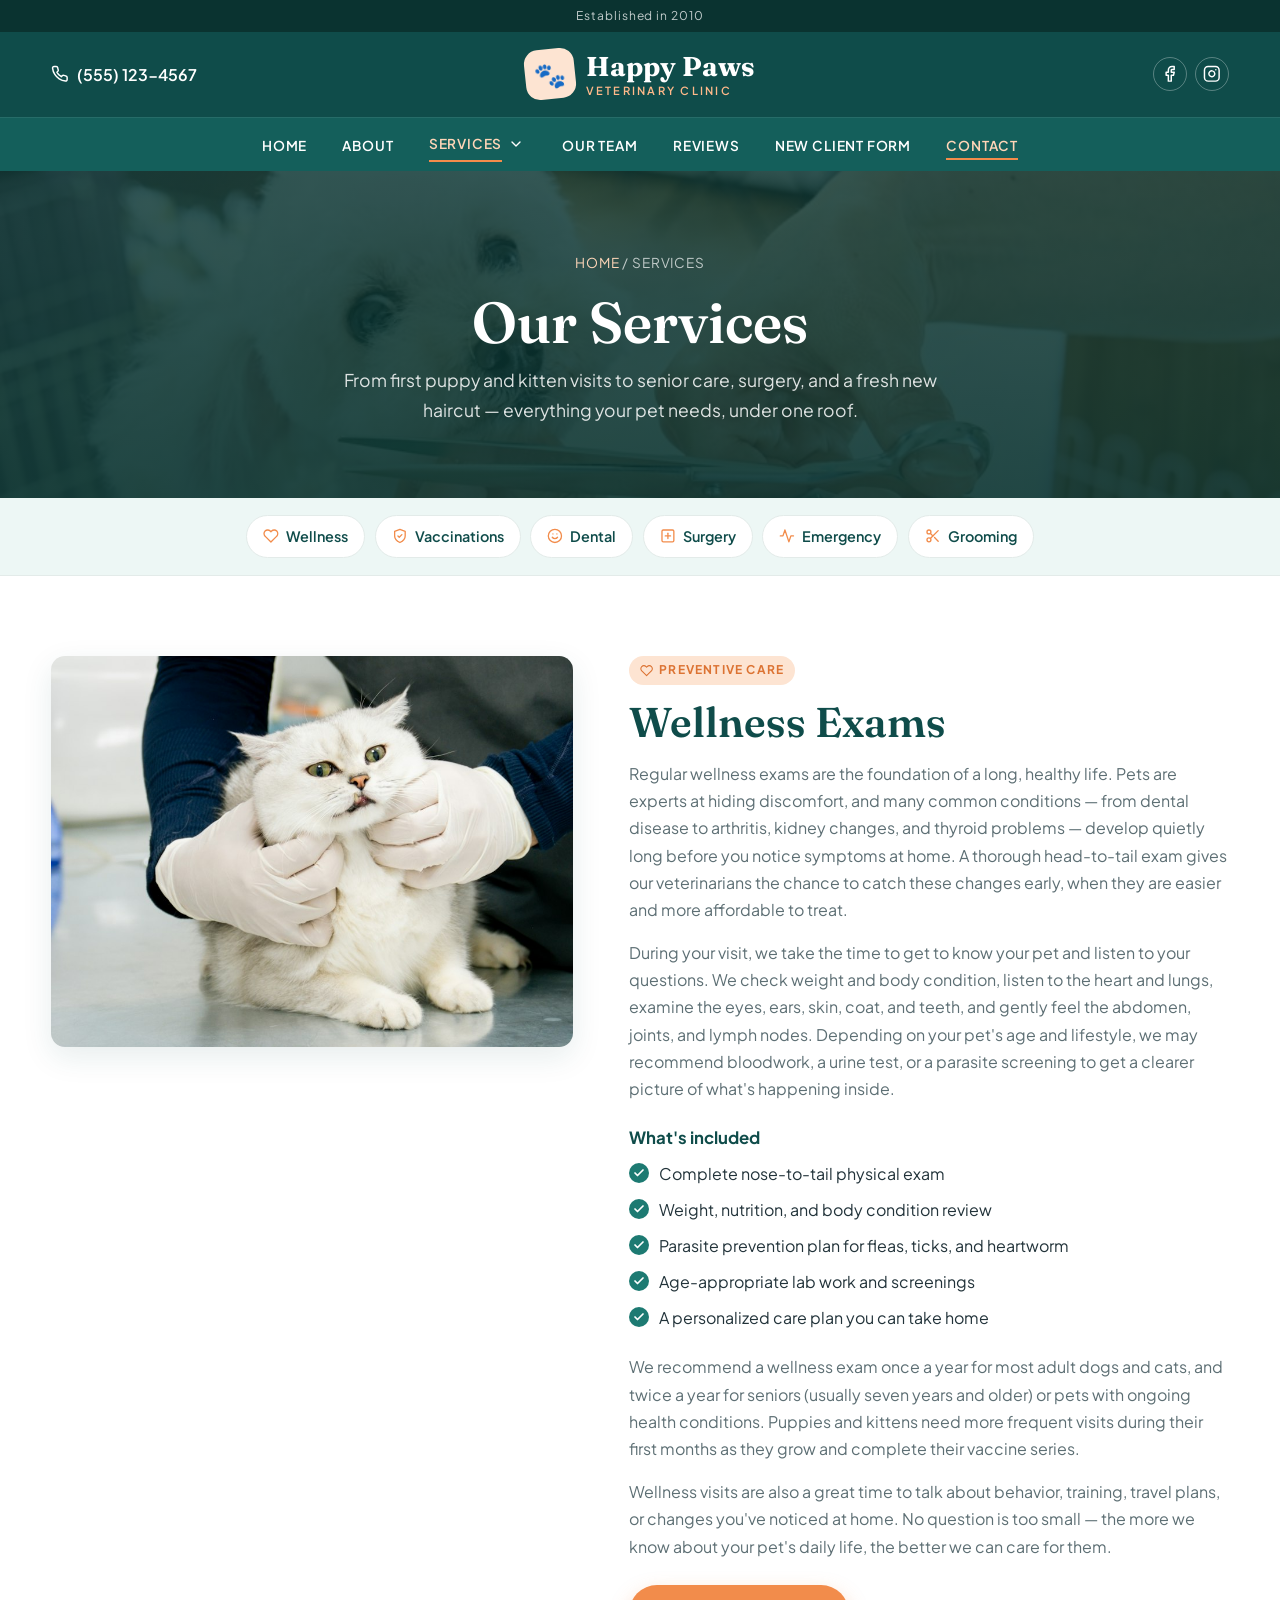
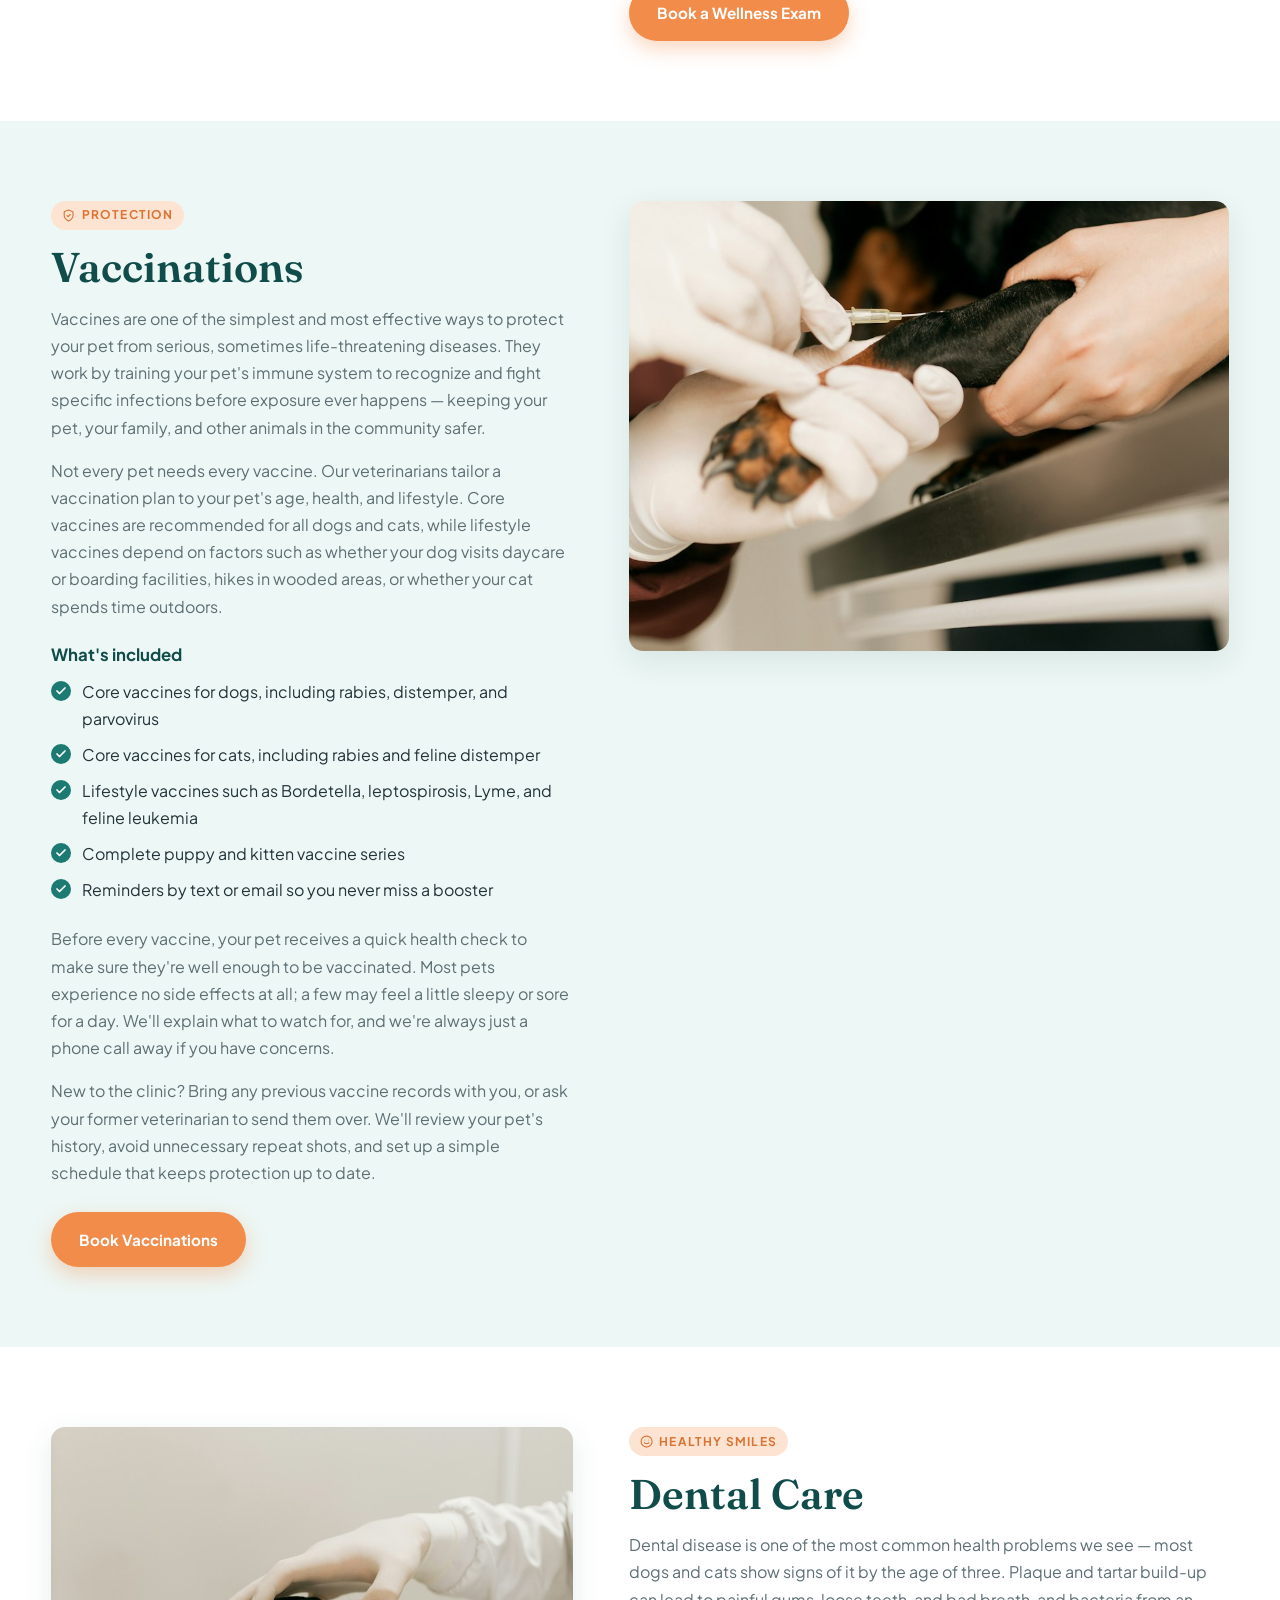
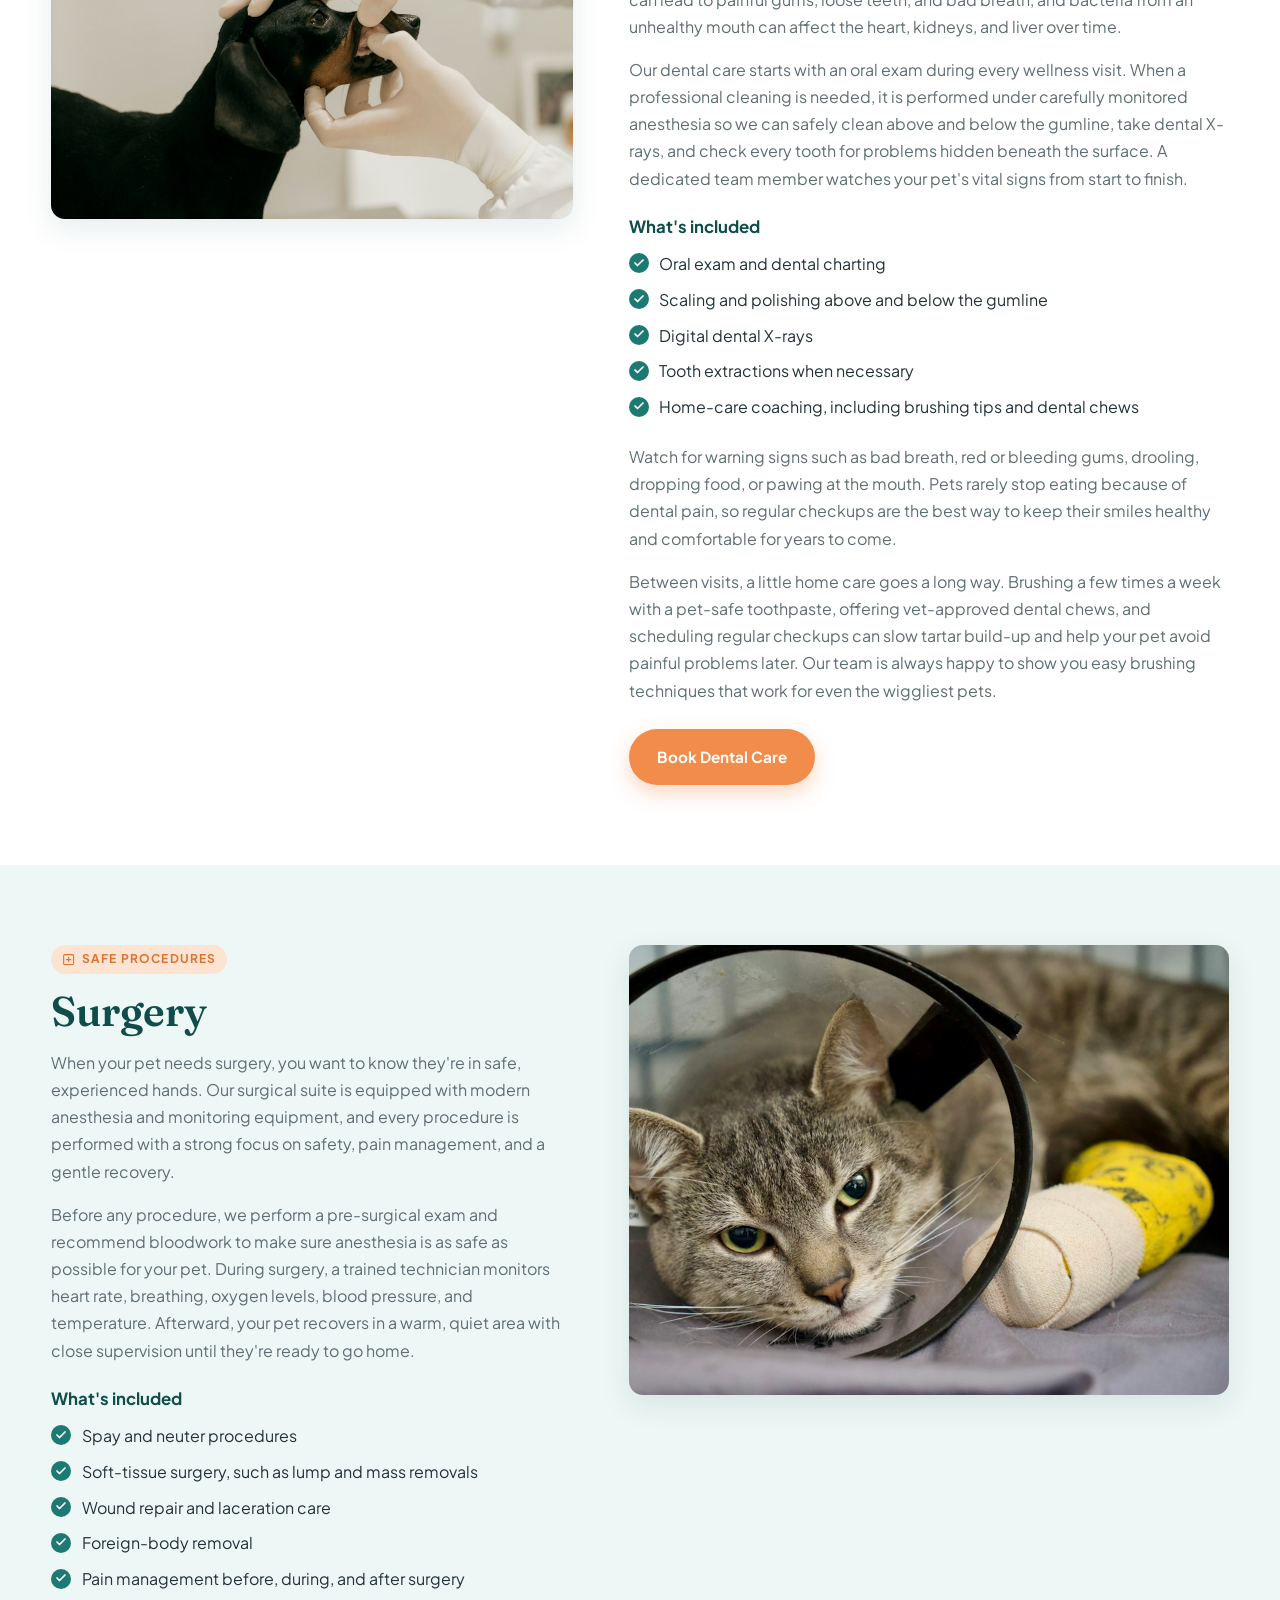
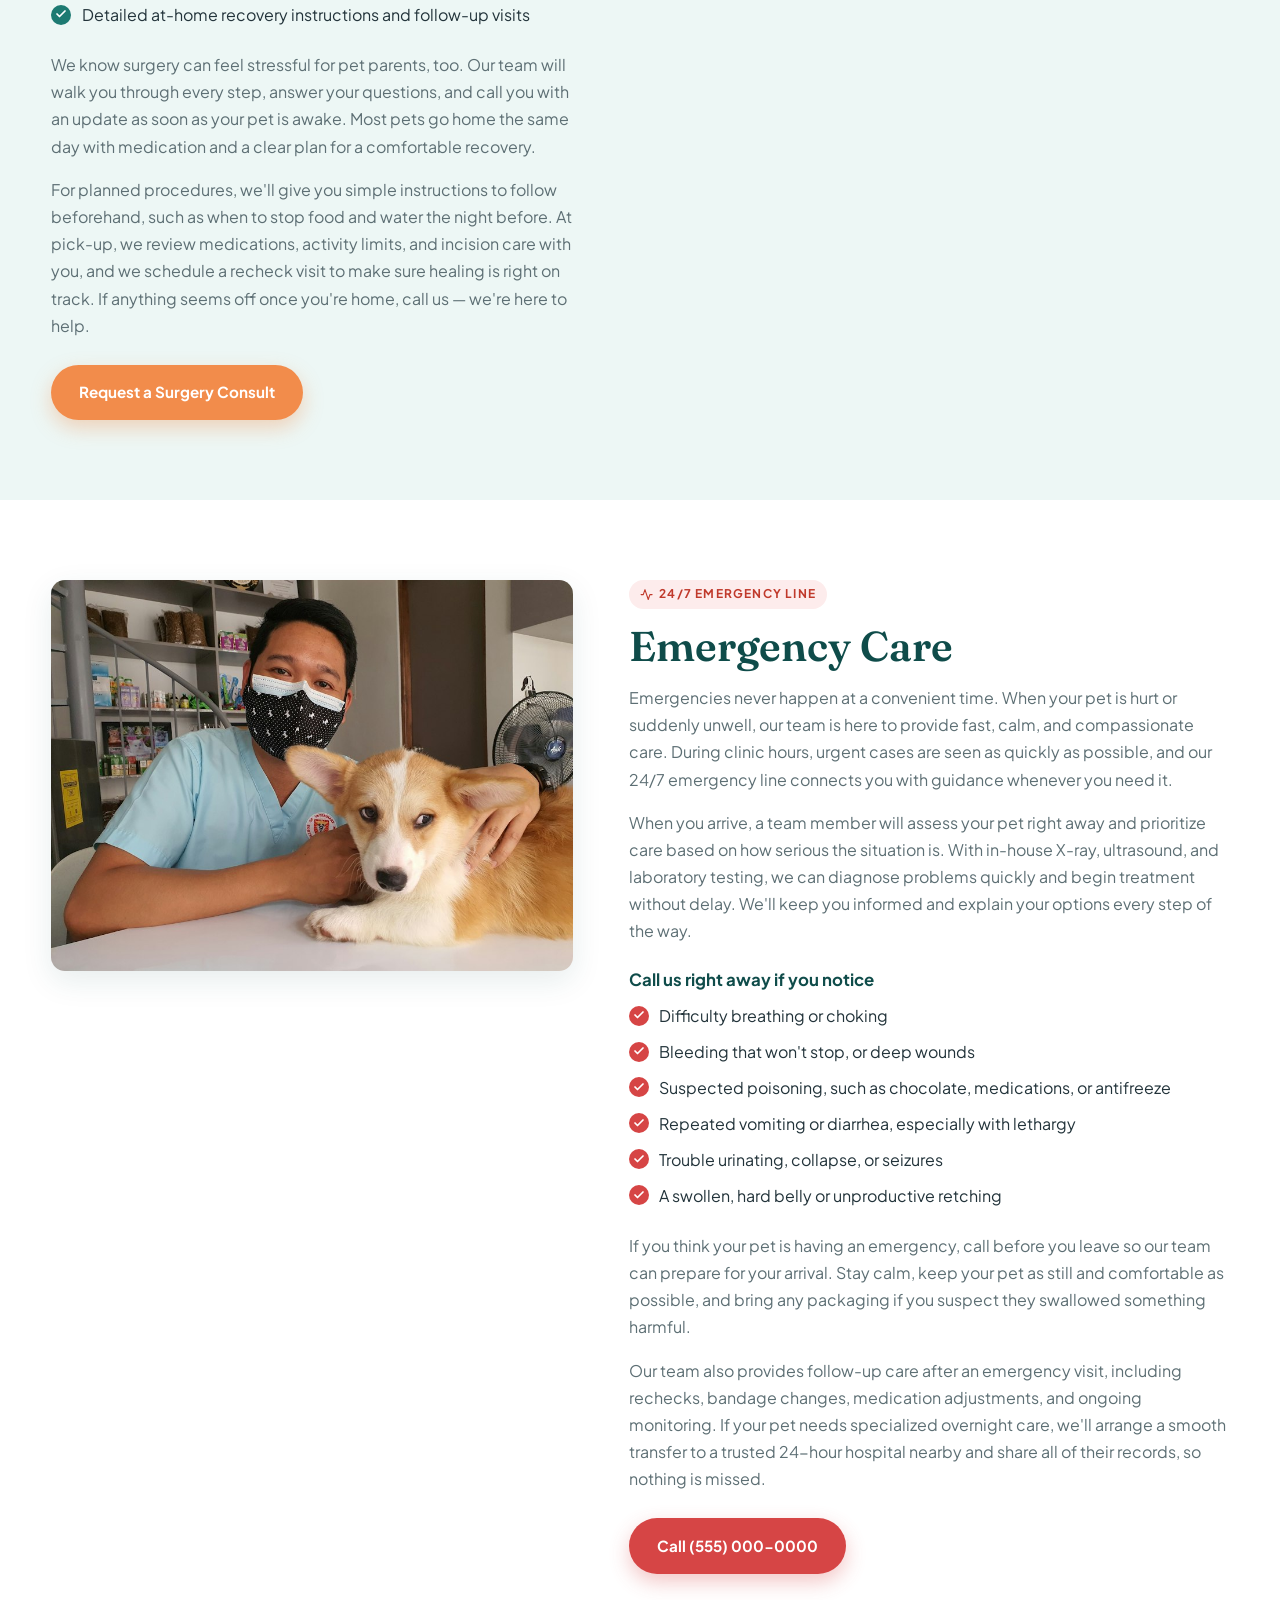
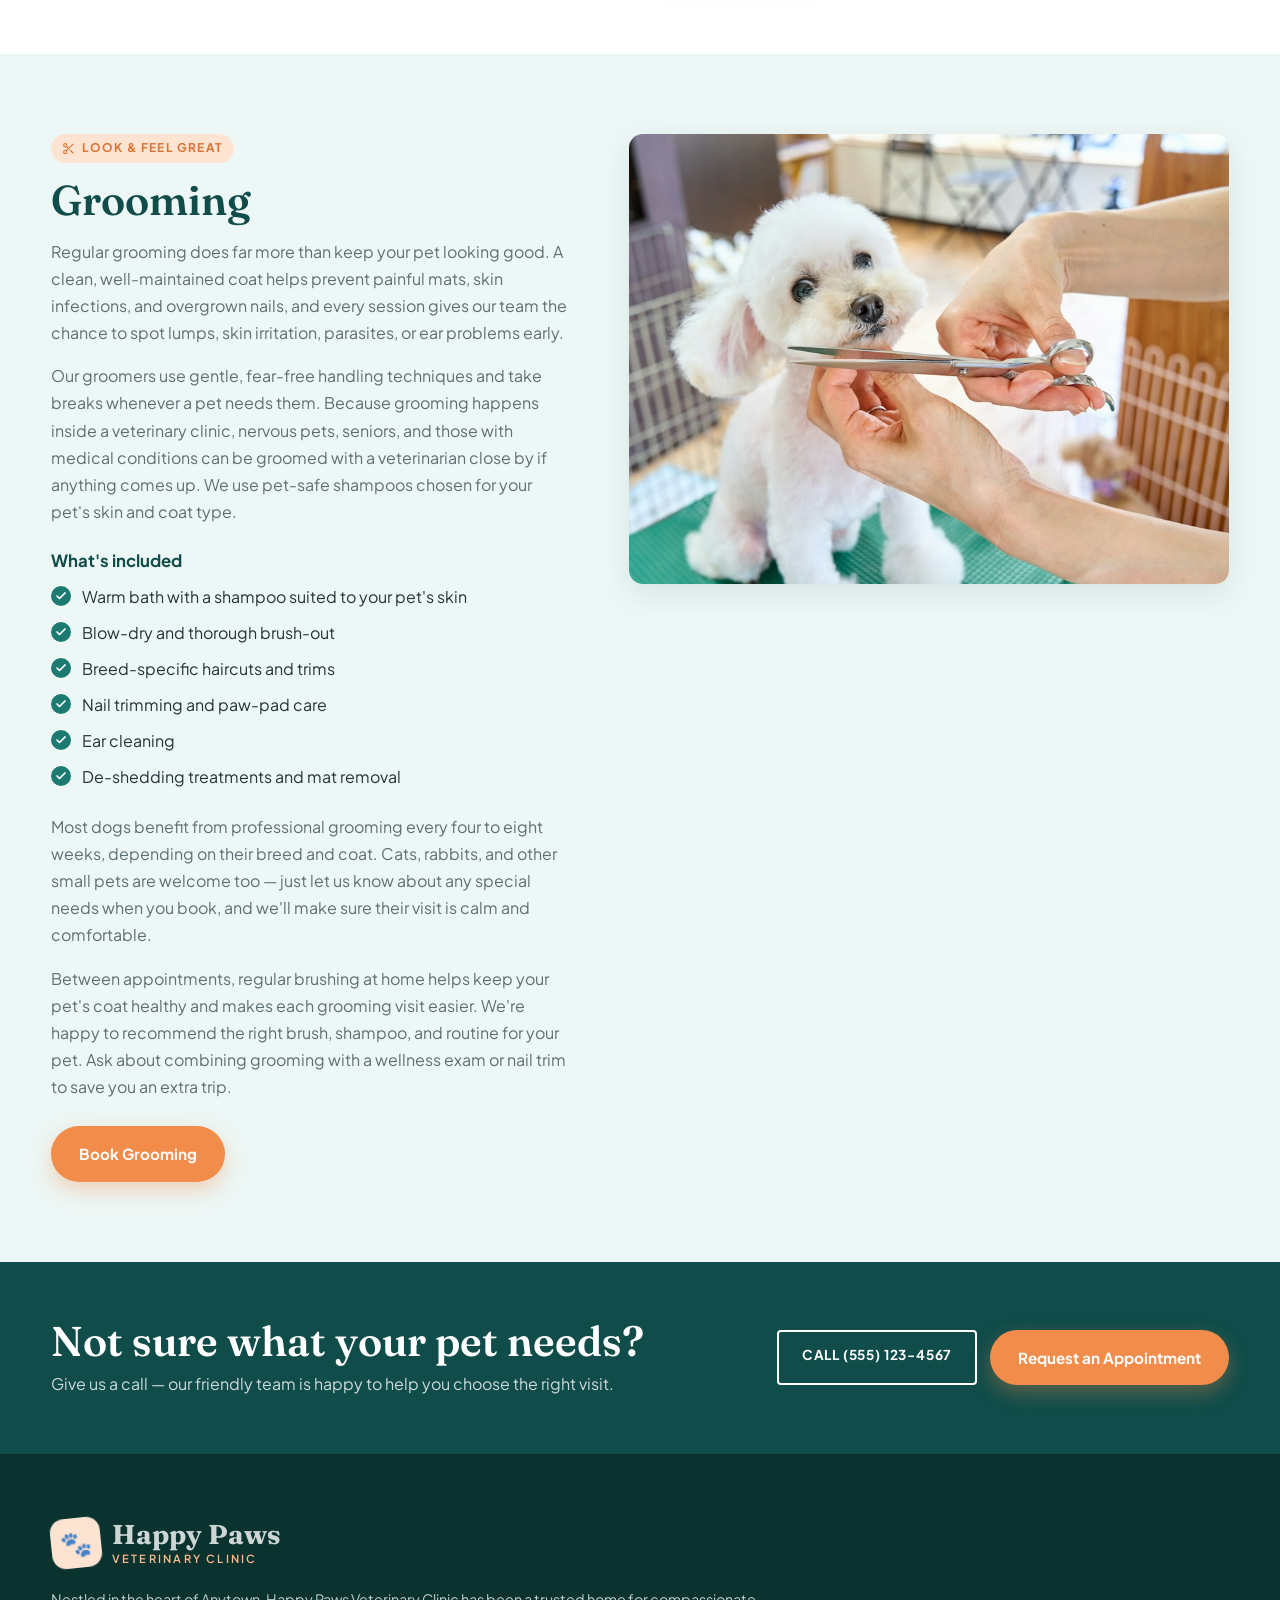
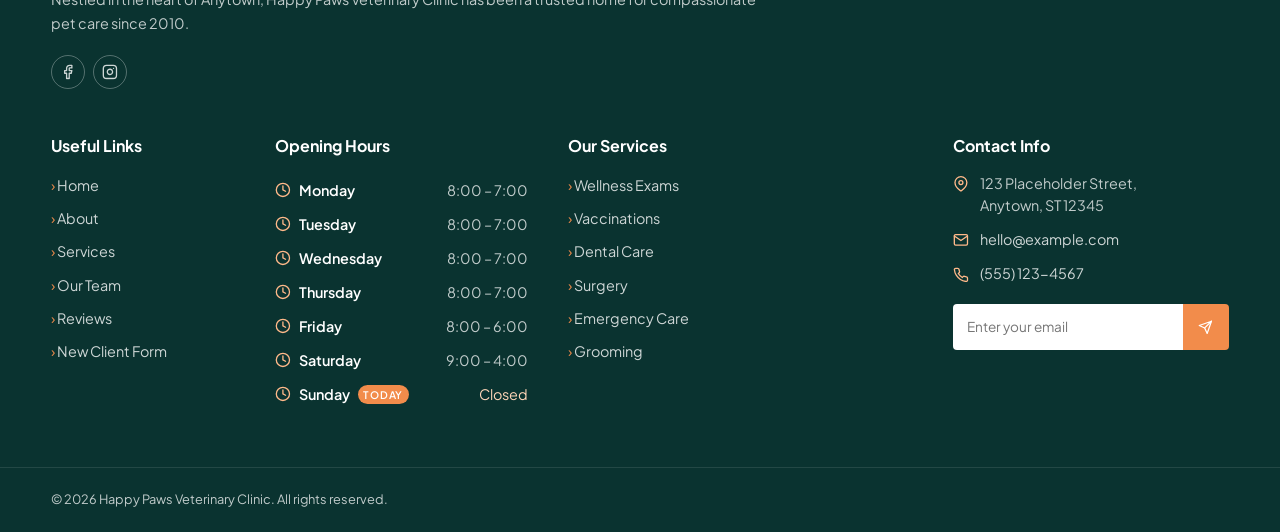
==== commit 65ab9e16: "vaccination services edit" ====
--- a/services.html
+++ b/services.html
@@ -133,7 +133,7 @@
     <!-- ========== Vaccinations ========== -->
     <section class="service-detail alt" id="vaccinations">
       <div class="container service-detail-inner">
-        <img src="images/service-vaccinations.jpg" alt="Beagle puppy being gently held for a checkup" />
+        <img src="images/service-vaccinations.jpg" alt="Veterinarian giving a vaccine injection to a dog" />
         <div class="service-body">
           <span class="service-tag"><svg class="i"><use href="#i-shield"/></svg>Protection</span>
           <h2>Vaccinations</h2>
